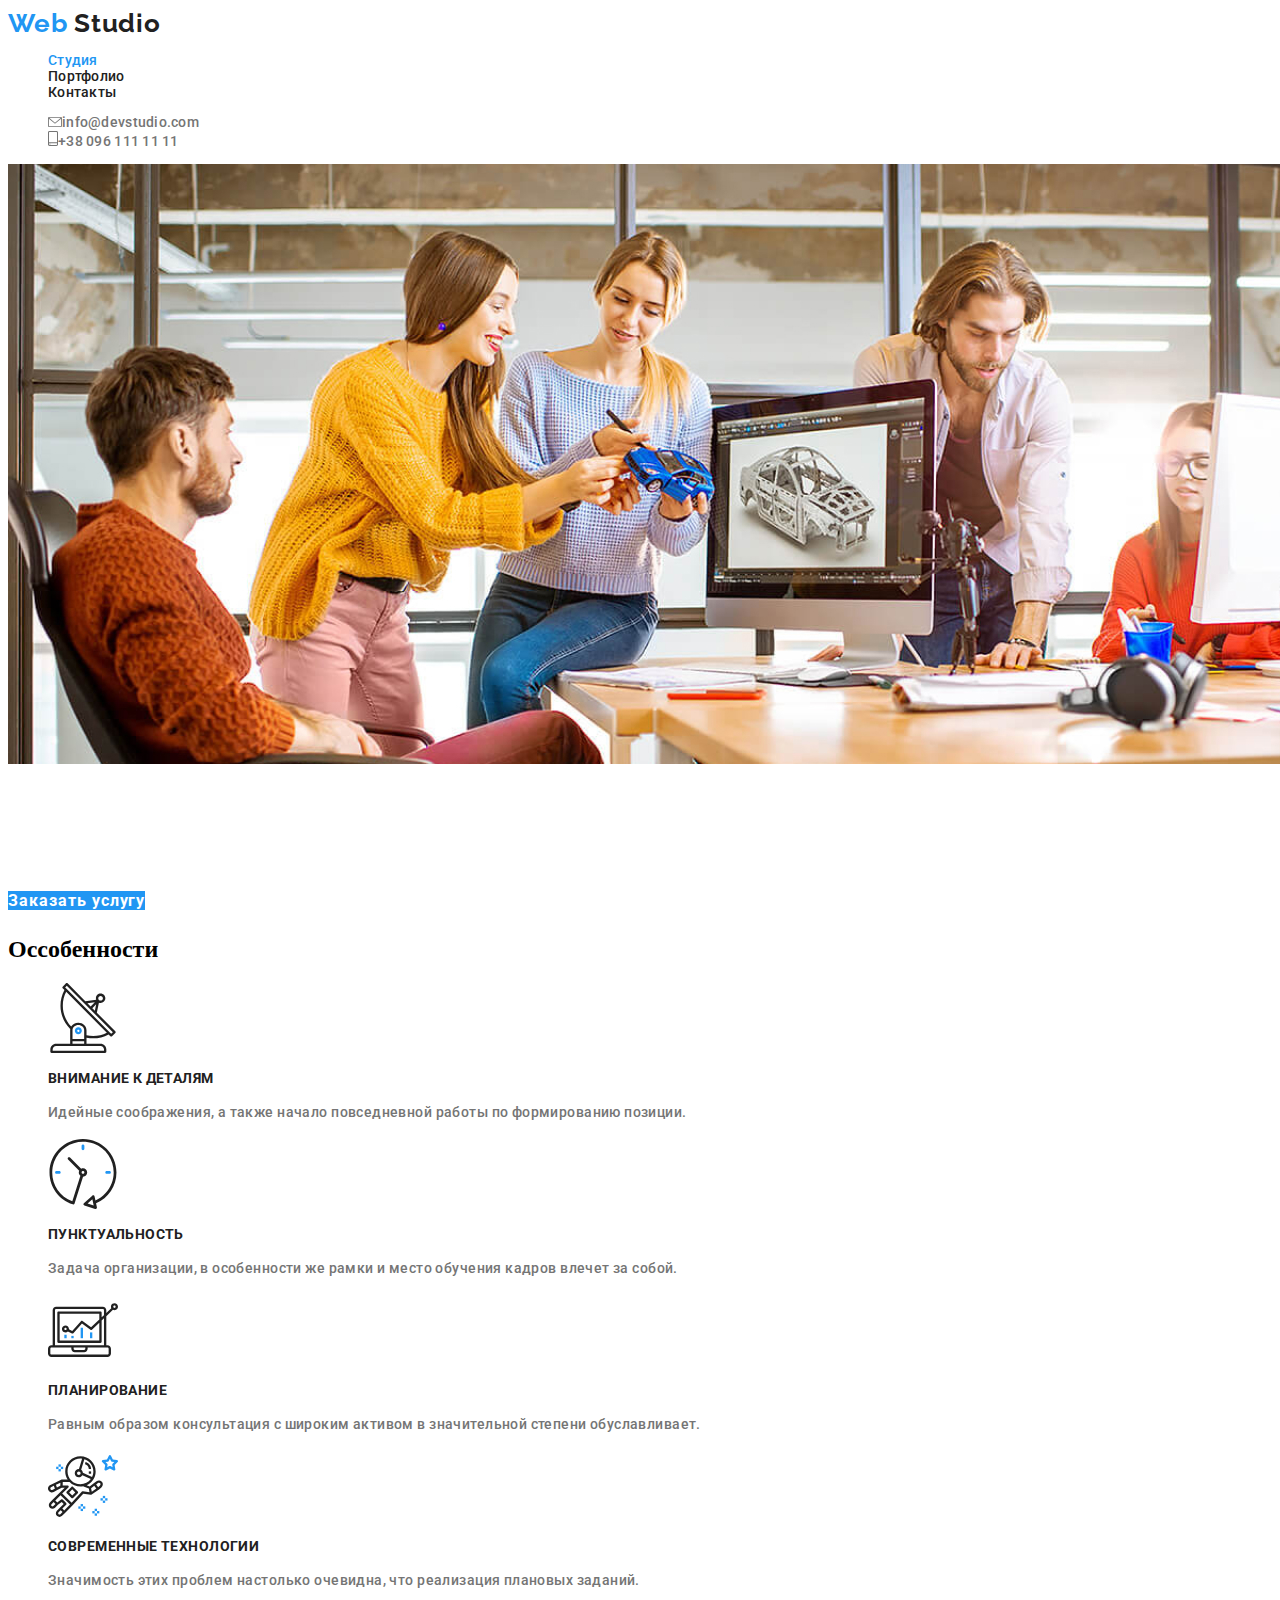
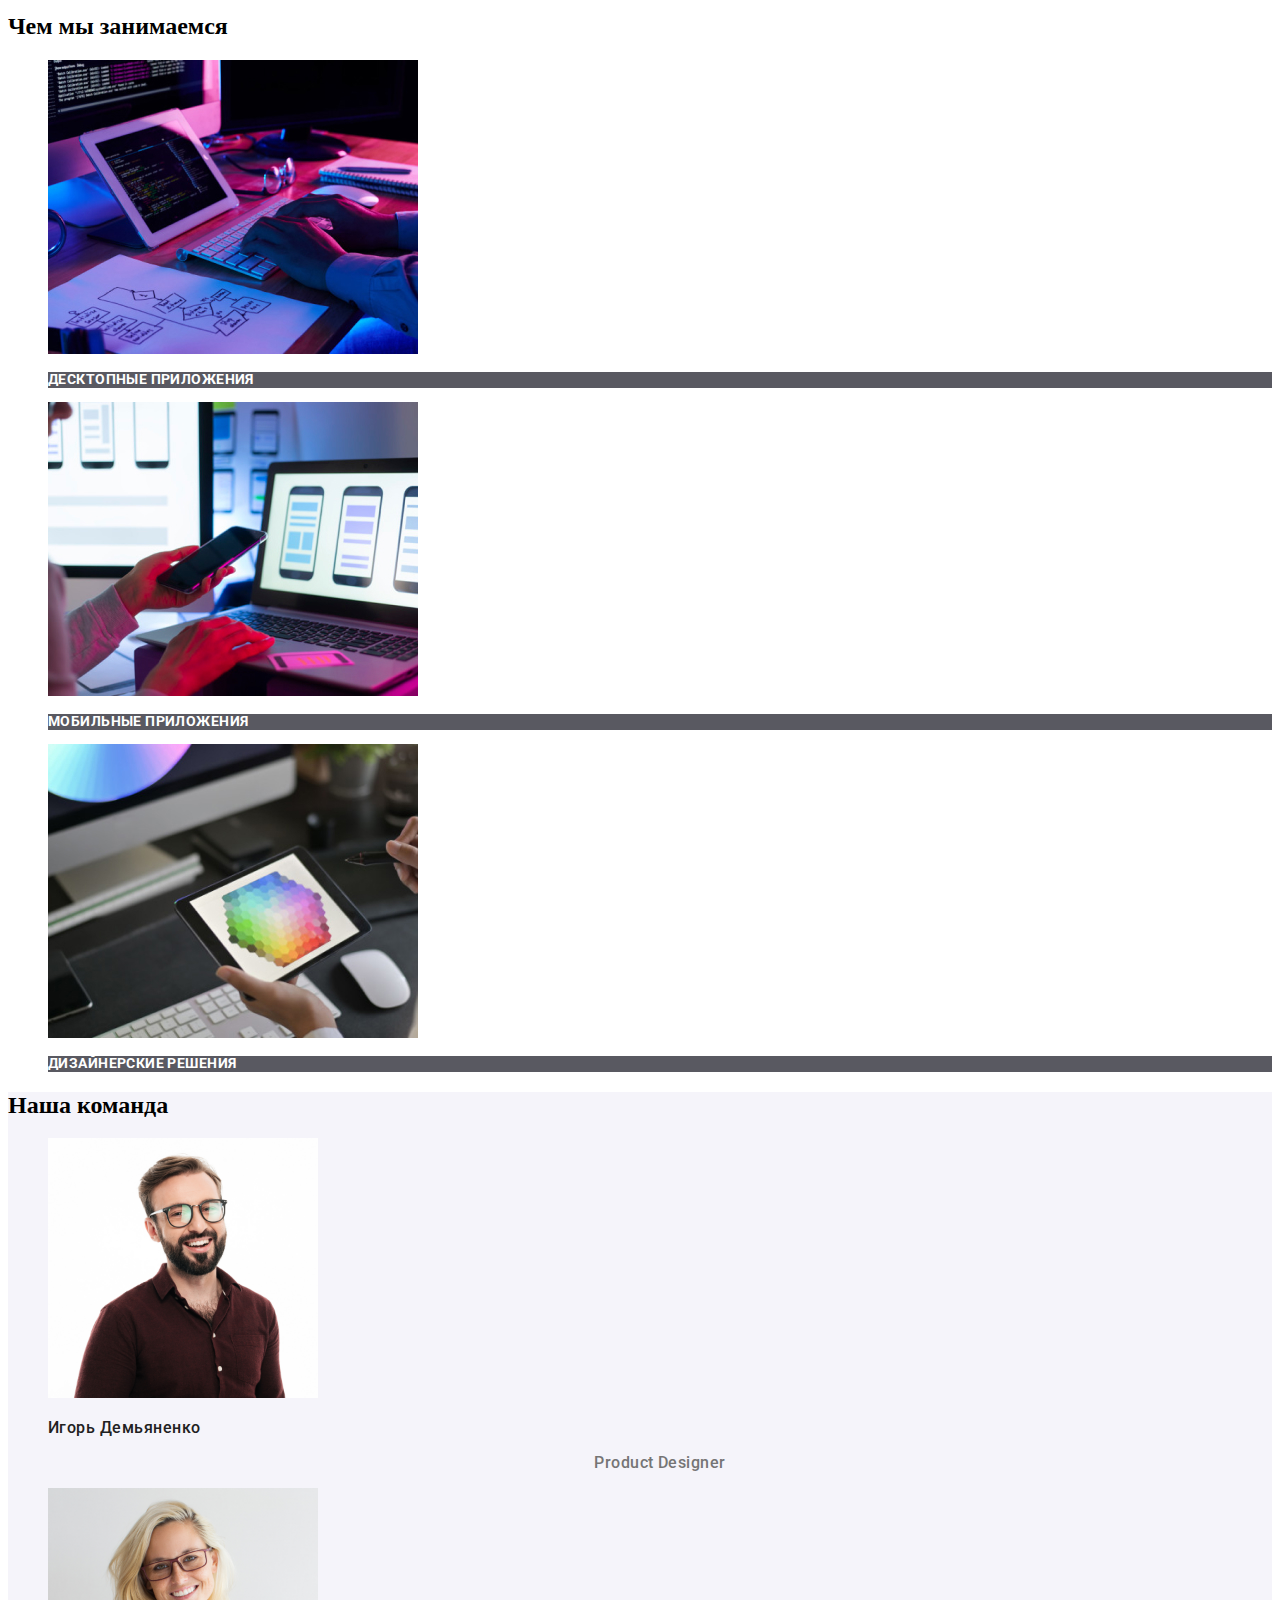
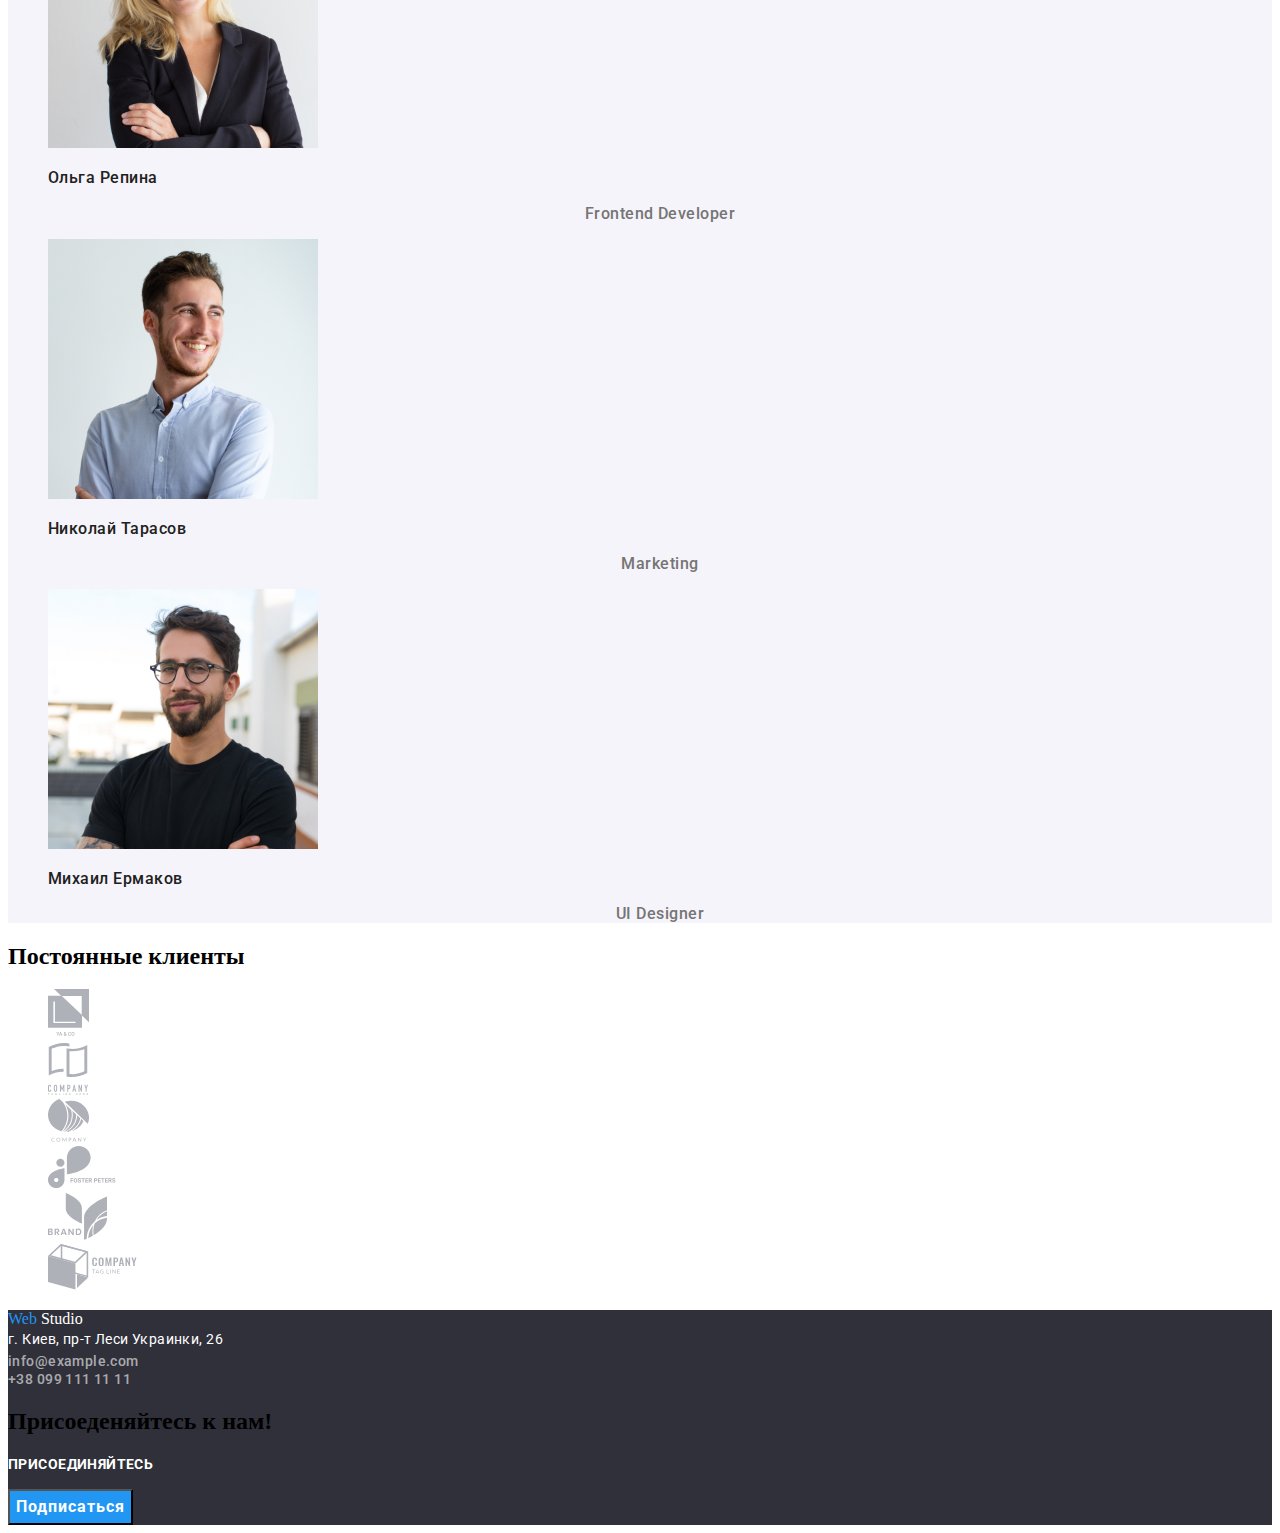
==== index.html @ 29509023 "Revert "добавил # в сылки"" ====
<!DOCTYPE html>
<html lang="ru">

<head>
    <meta charset="UTF-8" />
    <meta name="viewport" content="width=device-width, initial-scale=1.0" />
    <title>Моя первая др</title>
    <link rel="stylesheet" href="./css/styles.css">
    <link href="https://fonts.googleapis.com/css2?family=Raleway:wght@700&family=Roboto:wght@500;700;900&display=swap"
        rel="stylesheet">
</head>

<body>
    <header>
        <nav>
            <a href="./index.html" class="logo link">
                <span class="color" lang="en">Web</span> Studio
            </a>
            <ul class="site-nav">
                <li><a href="./index.html" class="link current">Студия</a></li>
                <li><a href="./portfolio.html" class="link">Портфолио</a></li>
                <li><a href="#address" class="link">Контакты</a></li>
            </ul>
        </nav>

        <ul class="contacts">
            <li>
                <a href="" class="contacts-imail link">
                    <img src="./images/imail.svg"
                        alt="значек имэйла">info@devstudio.com</a>
            </li>
            <li>
                <a href="tel:+380961111111" class="contacts-phone link">
                    <img src="./images/phone.svg" alt="значек телефона">+38 096 111
                    11
                    11</a>
            </li>
        </ul>
    </header>


    <main>
        <section class="hero">
            <img src="./images/baner.jpg" alt="люди за столом" width="1600" height="600">
            <h1 class="hero-title">Эффективные решения для вашего бизнеса</h1>
            <a href="" class="button link">Заказать услугу</a>
        </section>


        <section class="section">
            <h2>Оссобенности</h2>
            <ul>
                <li>
                    <img src="./images/antenna.svg" alt="Спутниковая антена">
                    <h3 class="section-title">Внимание к деталям</h3>
                    <p class="section-text">Идейные соображения, а также начало повседневной работы по формированию
                        позиции.</p>
                </li>
                <li>
                    <img src="./images/clock.svg" alt="часы">
                    <h3 class="section-title">Пунктуальность</h3>
                    <p class="section-text">Задача организации, в особенности же рамки и место обучения кадров
                        влечет за собой.
                    </p>
                </li>
                <li>
                    <img src="./images/diagram.svg" alt="Компьютер с диаграмой">
                    <h3 class="section-title">Планирование</h3>
                    <p class="section-text">Равным образом консультация с широким активом в значительной степени
                        обуславливает.
                    </p>
                </li>
                <li>
                    <img src="./images/gagarin.svg" alt="Астронафт">
                    <h3 class="section-title">Современные технологии</h3>
                    <p class="section-text">Значимость этих проблем настолько очевидна, что реализация плановых
                        заданий.</p>
                </li>
            </ul>
        </section>


        <section class="work">
            <h2 class="work-title">Чем мы занимаемся</h2>
            <ul>
                <li><a href="" class="link">
                        <img src="./images/comp.jpg" alt="ноутбук" width="370" height="294">
                        <p class="work-text">Десктопные приложения</p>
                    </a>
                </li>
                <li><a href="" class="link">
                        <img src="./images/Phone2.jpg" alt="телефон" width="370" height="294">
                        <p class="work-text">Мобильные приложения</p>
                    </a>
                </li>
                <li>
                    <a href="" class="link">
                        <img src="./images/monitor.jpg" alt="монитор" width="370" height="294">
                        <p class="work-text">Дизайнерские решения</p>
                    </a>
                </li>
            </ul>
        </section>


        <section class="team">
            <h2 class="team-titel">Наша команда</h2>
            <ul>
                <li>
                    <img src="./images/nikolay-kucherenko.jpg" alt="Игорь Демьяненко" width="270" height="260">
                    <p class="team-name">Игорь Демьяненко</p>
                    <p class="team-position">Product Designer</p>
                    <ul>
                        <li><a href="" aria-label="сылка на instagram"></a></li>
                        <li><a href="" aria-label="сылка на twitter"></a></li>
                        <li><a href="" aria-label="сылка на facebook"></a></li>
                        <li><a href="" aria-label="сылка на linkedin"></a></li>
                    </ul>
                </li>
                <li>
                    <img src="./images/olga-ivanova.jpg" alt="Ольга Репина" width="270" height="260">
                    <p class="team-name">Ольга Репина</p>
                    <p class="team-position">Frontend Developer</p>
                    <ul>
                        <li><a href="" aria-label="сылка на instagram"></a></li>
                        <li><a href="" aria-label="сылка на twitter"></a></li>
                        <li><a href="" aria-label="сылка на facebook"></a></li>
                        <li><a href="" aria-label="сылка на linkedin"></a></li>
                    </ul>
                </li>
                <li>
                    <img src="./images/andrey-shevchenko.jpg" alt="Николай Тарасов" width="270" height="260">
                    <p class="team-name">Николай Тарасов</p>
                    <p class="team-position" lang="en">Marketing</p>
                    <ul>
                        <li><a href="" aria-label="сылка на instagram"></a></li>
                        <li><a href="" aria-label="сылка на twitter"></a></li>
                        <li><a href="" aria-label="сылка на facebook"></a></li>
                        <li><a href="" aria-label="сылка на linkedin"></a></li>
                    </ul>
                </li>
                <li>
                    <img src="./images/ivan-nikolaevich.jpg" alt="Михаил Ермаков" width="270" height="260">
                    <p class="team-name">Михаил Ермаков</p>
                    <p class="team-position" lang="en">UI Designer</p>
                    <ul>
                        <li><a href="" aria-label="сылка на instagram"></a></li>
                        <li><a href="" aria-label="сылка на twitter"></a></li>
                        <li><a href="" aria-label="сылка на facebook"></a></li>
                        <li><a href="" aria-label="сылка на linkedin"></a></li>
                    </ul>
                </li>
            </ul>
        </section>


        <section>
            <h2 class="clients">Постоянные клиенты</h2>
            <ul>
                <li><a href=""><img src="./images/logo-1.svg" alt="сылка на логотип клиента 1"></a></li>
                <li><a href=""><img src="./images/logo-2.svg" alt="сылка на логотип клиента 2"></a></li>
                <li><a href=""><img src="./images/logo-3.svg" alt="сылка на логотип клиента 3"></a></li>
                <li><a href=""><img src="./images/logo-4.svg" alt="сылка на логотип клиента 4"></a></li>
                <li><a href=""><img src="./images/logo-5.svg" alt="сылка на логотип клиента 5"></a></li>
                <li><a href=""><img src="./images/logo-6.svg" alt="сылка на логотип клиента 6"></a></li>
            </ul>
        </section>
    </main>


    <footer>
        <div>
            <a href="./index.html" class="link logo-footer">
                <span class="color" lang="en">Web</span> Studio
            </a>
            <address id="address">
                <a href="https://goo.gl/maps/UruoTMuBv4FQU7uC8" target="_blank" class="adress-text link">г. Киев, пр-т Леси Украинки, 26</a><br>
                <a href="" class="adress-imail link">info@example.com</a><br>
                <a href="tel:+380961111111" class="adress-phone link">+38 099 111 11 11</a>
            </address>
        </div>
        <section class="connection">
            <h2>Присоеденяйтесь к нам!</h2>
            <b class="connection-title">присоединяйтесь</b>
            <ul>
                <li><a href="" aria-label="сылка на instagram"></a></li>
                <li><a href="" aria-label="сылка на twitter"></a></li>
                <li><a href="" aria-label="сылка на facebook"></a></li>
                <li><a href="" aria-label="сылка на linkedin"></a></li>
            </ul>
        </section>

        <div>
            <!--дз Пока не трогать!-->
            <button type="button" class="button">Подписаться</button>
        </div>
    </footer>
</body>

</html>
---- css/styles.css ----
:root {
  --heading-text-color: #212121;
  --active-text-color: #2196f3;
  --title-text-color: #757575;
  --interactive-text-color: #ffffff;
}

.link {
  text-decoration: none;
  color: var(--heading-text-color);
}

ul {
  list-style: none;
}

/* HEADER */

/*  logo */

.logo {
  font-family: Raleway;
  font-style: normal;
  font-weight: 700;
  font-size: 26px;
  line-height: 1.19;
  letter-spacing: 0.03em;
  color: var(--heading-text-color);
}

.color {
  color: var(--active-text-color);
}

/* Навигация */

.site-nav {
  font-family: Roboto;
  font-weight: 500;
  font-size: 14px;
  line-height: 1.14;
  letter-spacing: 0.02em;
}

.site-nav .link:hover,
.site-nav .link:focus {
  color: var(--active-text-color);
}

.site-nav .link.current {
  color: var(--active-text-color);
}

/* контакты */
.contacts {
  font-family: Roboto;
  font-style: normal;
  font-weight: 500;
  font-size: 14px;
  line-height: 1.14;
  letter-spacing: 0.02em;
}

.contacts-imail,
.contacts-phone {
  color: var(--title-text-color);
}
.contacts .contacts-imail:hover,
.contacts .contacts-imail:focus,
.contacts .contacts-phone:hover,
.contacts .contacts-phone:focus {
  color: var(--active-text-color);
}

/* main */

/* Baner */

.hero-title {
  font-family: Roboto;
  font-style: normal;
  font-weight: 900;
  font-size: 44px;
  line-height: 1.36;
  letter-spacing: 0.06em;
  text-transform: uppercase;
  color: var(--interactive-text-color);
}

/* button */

.button {
  font-family: Roboto;
  font-style: normal;
  font-weight: 700;
  font-size: 16px;
  line-height: 1.88;
  letter-spacing: 0.06em;
  color: var(--interactive-text-color);
  background-color: var(--active-text-color);
}

.radio-button {
  font-family: Roboto;
  font-style: normal;
  font-weight: 500;
  font-size: 16px;
  line-height: 1.62;
  text-align: center;
  letter-spacing: 0.03em;
  text-transform: capitalize;
  color: var(--heading-text-color);
  background: var(--interactive-text-color);
}
.radio-button:hover,
.radio-button:focus {
  color: var(--interactive-text-color);
  background: var(--active-text-color);
}

/* оссобенности */

.section-title {
  font-family: Roboto;
  font-style: normal;
  font-weight: 700;
  font-size: 14px;
  line-height: 1.14;
  letter-spacing: 0.03em;
  text-transform: uppercase;
  color: var(--heading-text-color);
}

.section-text {
  font-family: Roboto;
  font-style: normal;
  font-weight: 500;
  font-size: 14px;
  line-height: 1.71;
  letter-spacing: 0.03em;
  color: var(--title-text-color);
}

/* чем мы занимаемся */

.work-totel {
  font-family: Roboto;
  font-style: normal;
  font-weight: 700;
  font-size: 36px;
  line-height: 1.17;
  letter-spacing: 0.03em;
  color: var(--heading-text-color);
}

.work-text {
  font-family: Roboto;
  font-style: normal;
  font-weight: 700;
  font-size: 14px;
  line-height: 1.14;
  letter-spacing: 0.03em;
  text-transform: uppercase;
  color: var(--interactive-text-color);
  background: rgba(47, 48, 58, 0.8); /* что бы видно было текст */
}

/* НАША КОМАНДА */

.team {
  background: #f5f4fa;
}

.team-title {
  font-family: Roboto;
  font-style: normal;
  font-weight: 700;
  font-size: 36px;
  line-height: 1.17;
  letter-spacing: 0.03em;
  color: var(--heading-text-color);
}

.team-name {
  font-family: Roboto;
  font-style: normal;
  font-weight: 500;
  font-size: 16px;
  line-height: 1.19;
  letter-spacing: 0.03em;
  color: var(--heading-text-color);
}

.team-position {
  font-family: Roboto;
  font-style: normal;
  font-weight: 500;
  font-size: 16px;
  line-height: 1.19;
  text-align: center;
  letter-spacing: 0.03em;
  color: var(--title-text-color);
}

/* footer */

footer {
  background: #2f303a;
}

.logo-footer {
  color: var(--interactive-text-color);
}

.adress-text {
  font-family: Roboto;
  font-style: normal;
  font-weight: normal;
  font-size: 14px;
  line-height: 1.71;
  letter-spacing: 0.03em;
  color: var(--interactive-text-color);
}

.adress-imail {
  font-family: Roboto;
  font-style: normal;
  font-weight: 500;
  font-size: 14px;
  line-height: 1.17;
  letter-spacing: 0.03em;
  color: rgba(255, 255, 255, 0.6);
}

.adress-phone {
  font-family: Roboto;
  font-style: normal;
  font-weight: 500;
  font-size: 14px;
  line-height: 1.17;
  letter-spacing: 0.03em;
  color: rgba(255, 255, 255, 0.6);
}

.connection-title {
  font-family: Roboto;
  font-style: normal;
  font-weight: 700;
  font-size: 14px;
  line-height: 1.14;
  letter-spacing: 0.03em;
  text-transform: uppercase;
  color: var(--interactive-text-color);
}

/* портфолио */
/* main */

.exaple-titel {
  font-family: Roboto;
  font-style: normal;
  font-weight: 700;
  font-size: 18px;
  line-height: 2;
  letter-spacing: 0.06em;
  color: var(--heading-text-color);
}

.example-text {
  font-family: Roboto;
  font-style: normal;
  font-weight: normal;
  font-size: 16px;
  line-height: 1.88;
  letter-spacing: 0.03em;
  color: var(--title-text-color);
}

.example-active {
  font-family: Roboto;
  font-style: normal;
  font-weight: 500;
  font-size: 18px;
  line-height: 1.56;
  letter-spacing: 0.03em;
  color: var(--interactive-text-color);
  background: var(--active-text-color); /* на время*/
}
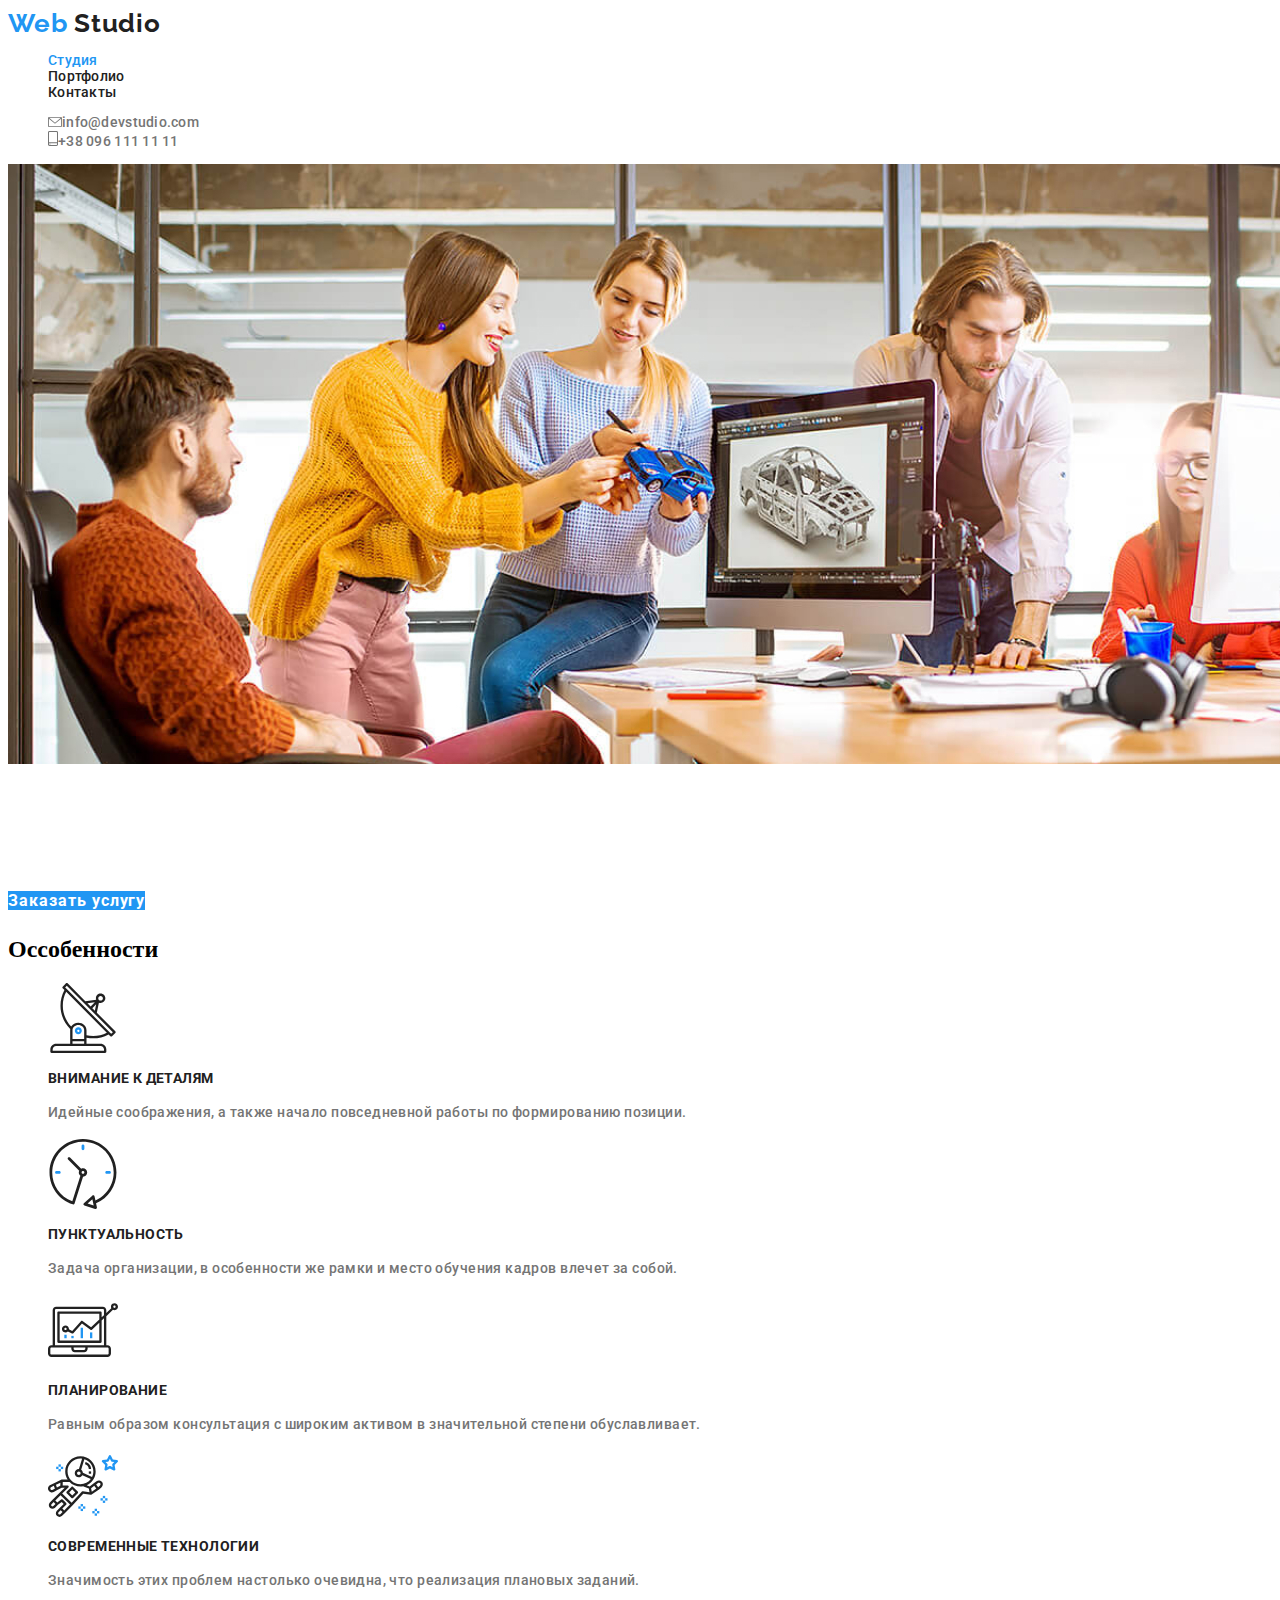
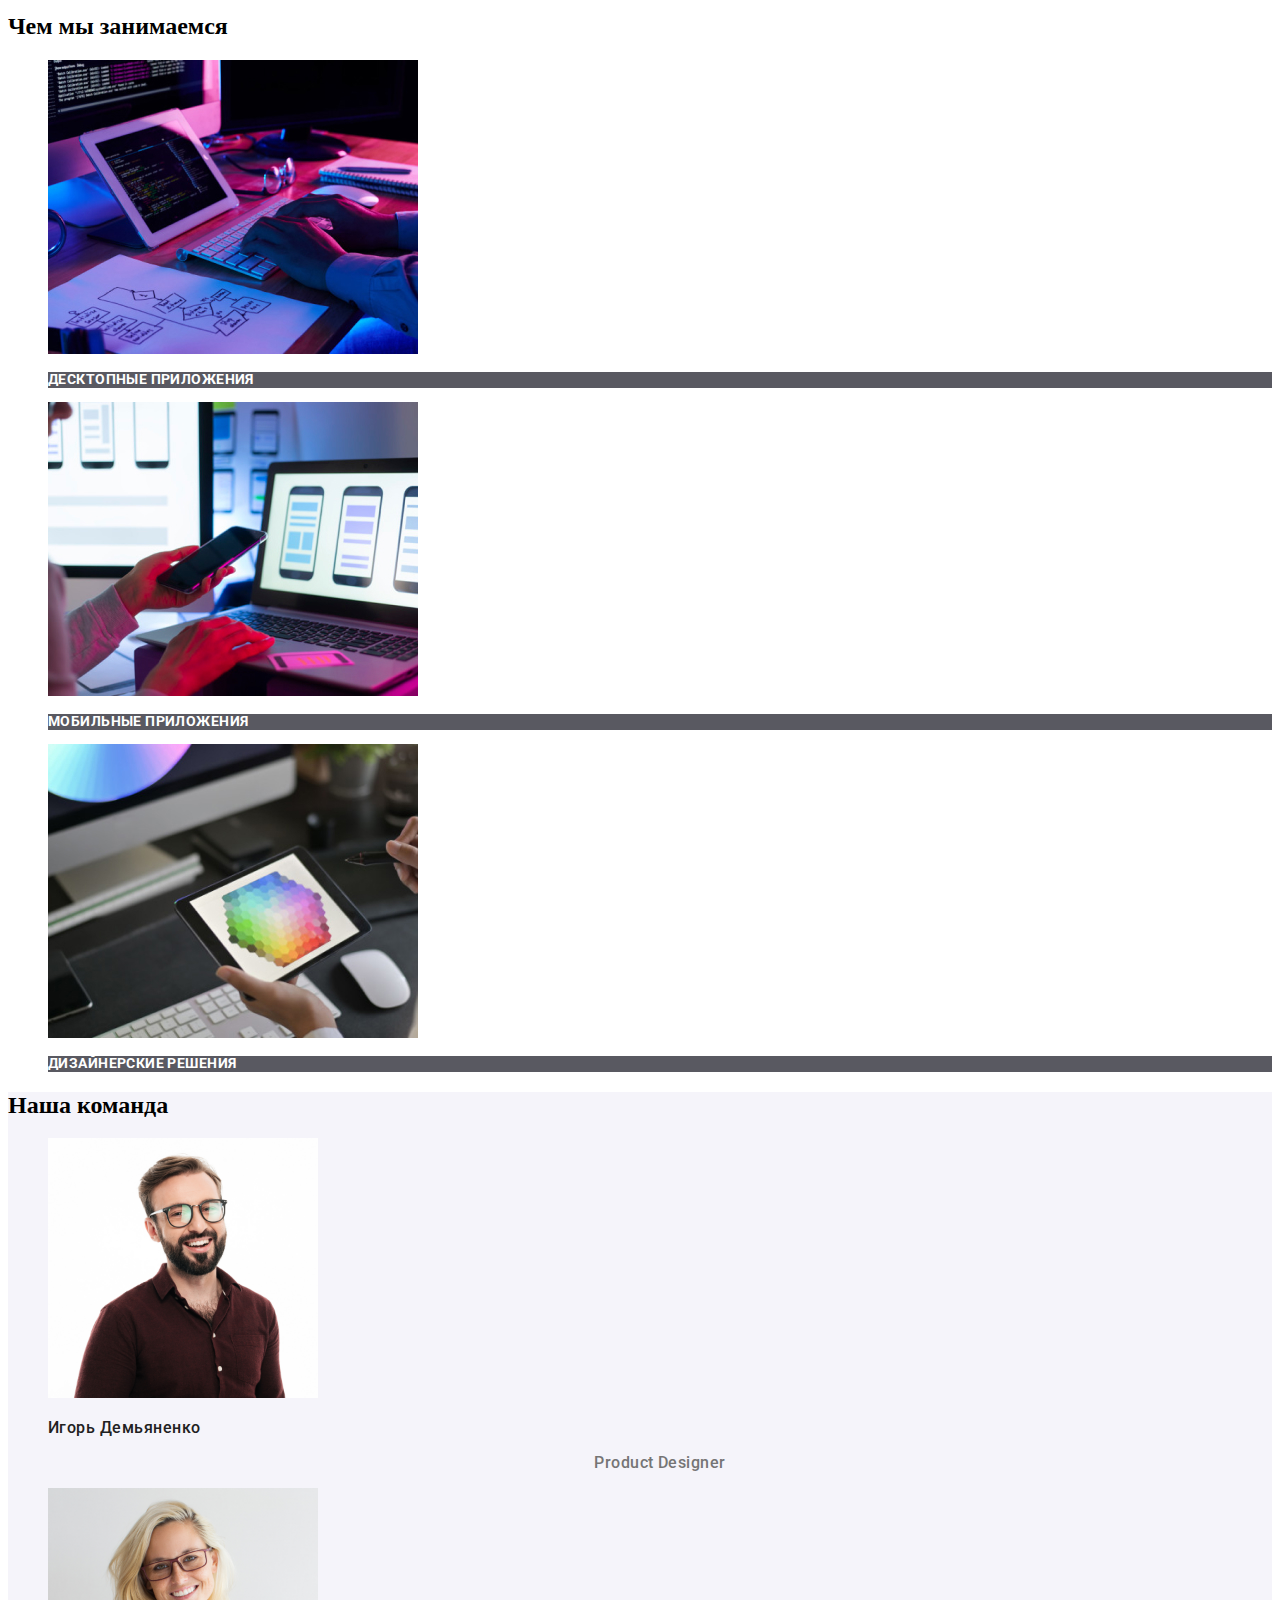
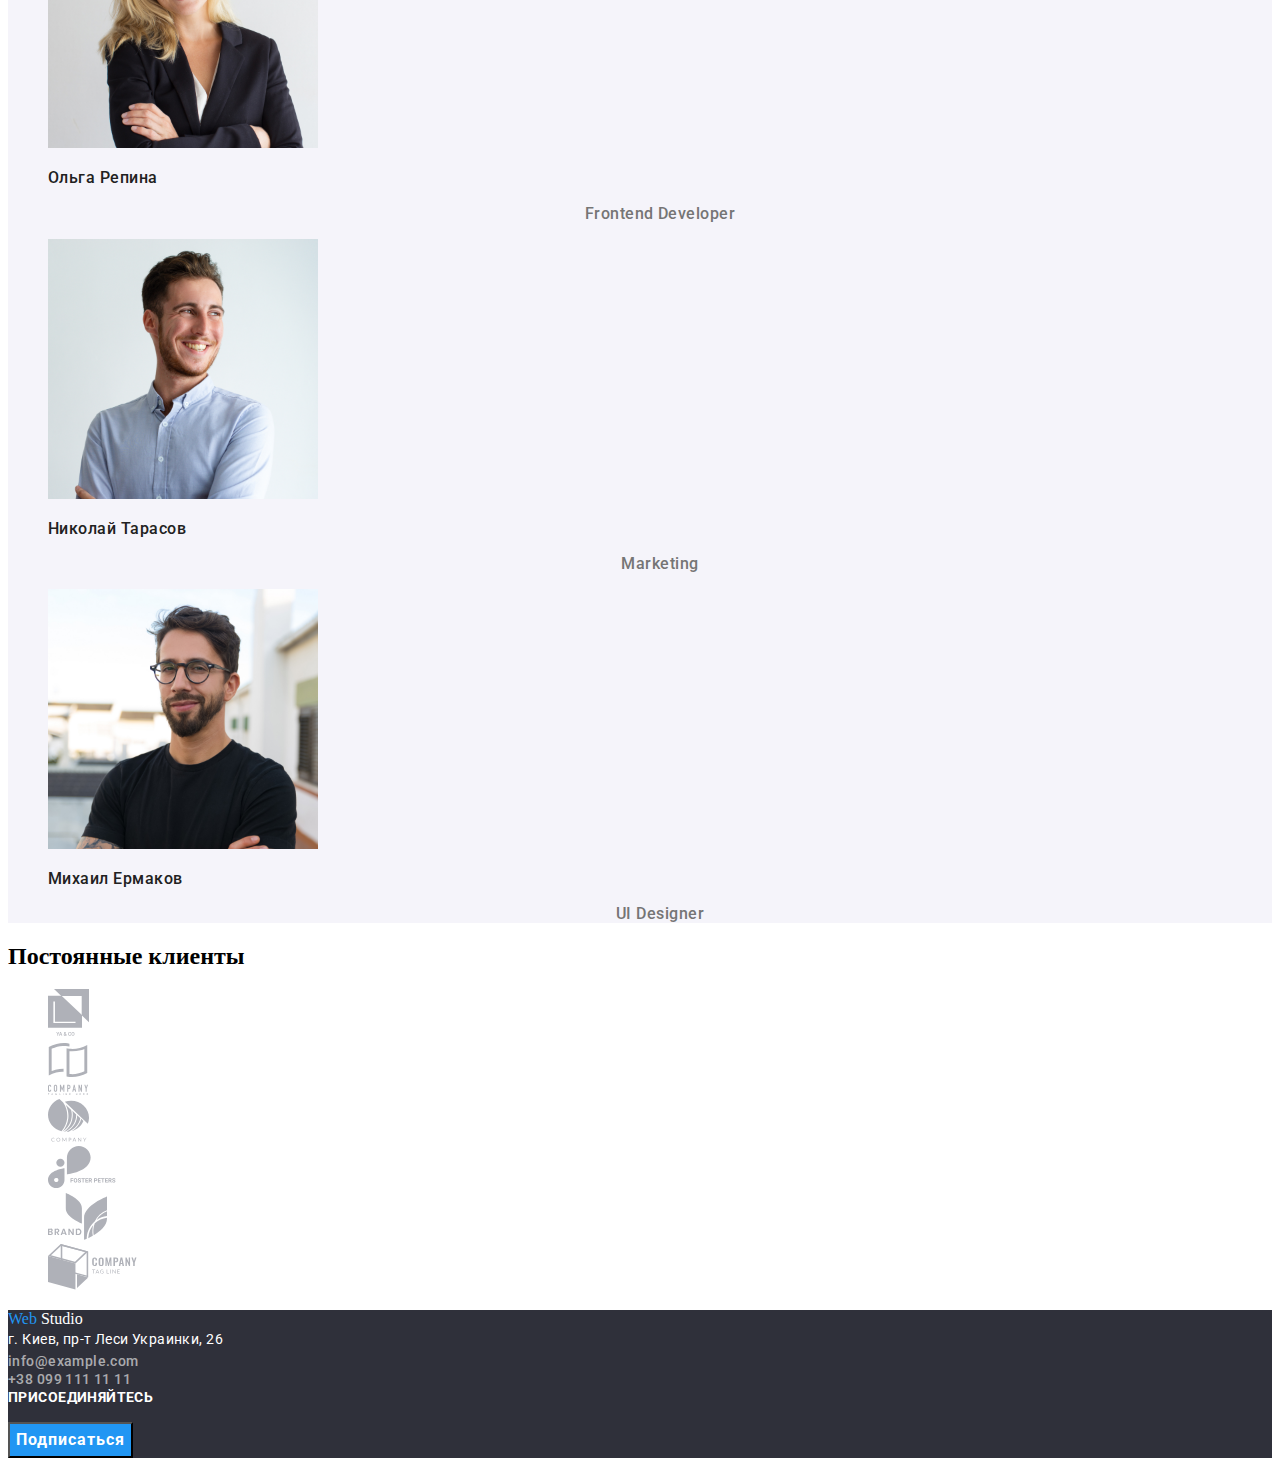
==== commit 218c21c5: "Revert "пофиксил логотип"" ====
--- a/index.html
+++ b/index.html
@@ -14,7 +14,7 @@
     <header>
         <nav>
             <a href="./index.html" class="logo link">
-                <span class="color" lang="en">Web</span> Studio
+                <span class="color">Web</span> Studio
             </a>
             <ul class="site-nav">
                 <li><a href="./index.html" class="link current">Студия</a></li>
@@ -131,7 +131,7 @@
                 <li>
                     <img src="./images/andrey-shevchenko.jpg" alt="Николай Тарасов" width="270" height="260">
                     <p class="team-name">Николай Тарасов</p>
-                    <p class="team-position" lang="en">Marketing</p>
+                    <p class="team-position">Marketing</p>
                     <ul>
                         <li><a href="" aria-label="сылка на instagram"></a></li>
                         <li><a href="" aria-label="сылка на twitter"></a></li>
@@ -142,7 +142,7 @@
                 <li>
                     <img src="./images/ivan-nikolaevich.jpg" alt="Михаил Ермаков" width="270" height="260">
                     <p class="team-name">Михаил Ермаков</p>
-                    <p class="team-position" lang="en">UI Designer</p>
+                    <p class="team-position">UI Designer</p>
                     <ul>
                         <li><a href="" aria-label="сылка на instagram"></a></li>
                         <li><a href="" aria-label="сылка на twitter"></a></li>
@@ -171,7 +171,7 @@
     <footer>
         <div>
             <a href="./index.html" class="link logo-footer">
-                <span class="color" lang="en">Web</span> Studio
+                <span class="color">Web</span> Studio
             </a>
             <address id="address">
                 <a href="https://goo.gl/maps/UruoTMuBv4FQU7uC8" target="_blank" class="adress-text link">г. Киев, пр-т Леси Украинки, 26</a><br>
@@ -180,7 +180,6 @@
             </address>
         </div>
         <section class="connection">
-            <h2>Присоеденяйтесь к нам!</h2>
             <b class="connection-title">присоединяйтесь</b>
             <ul>
                 <li><a href="" aria-label="сылка на instagram"></a></li>
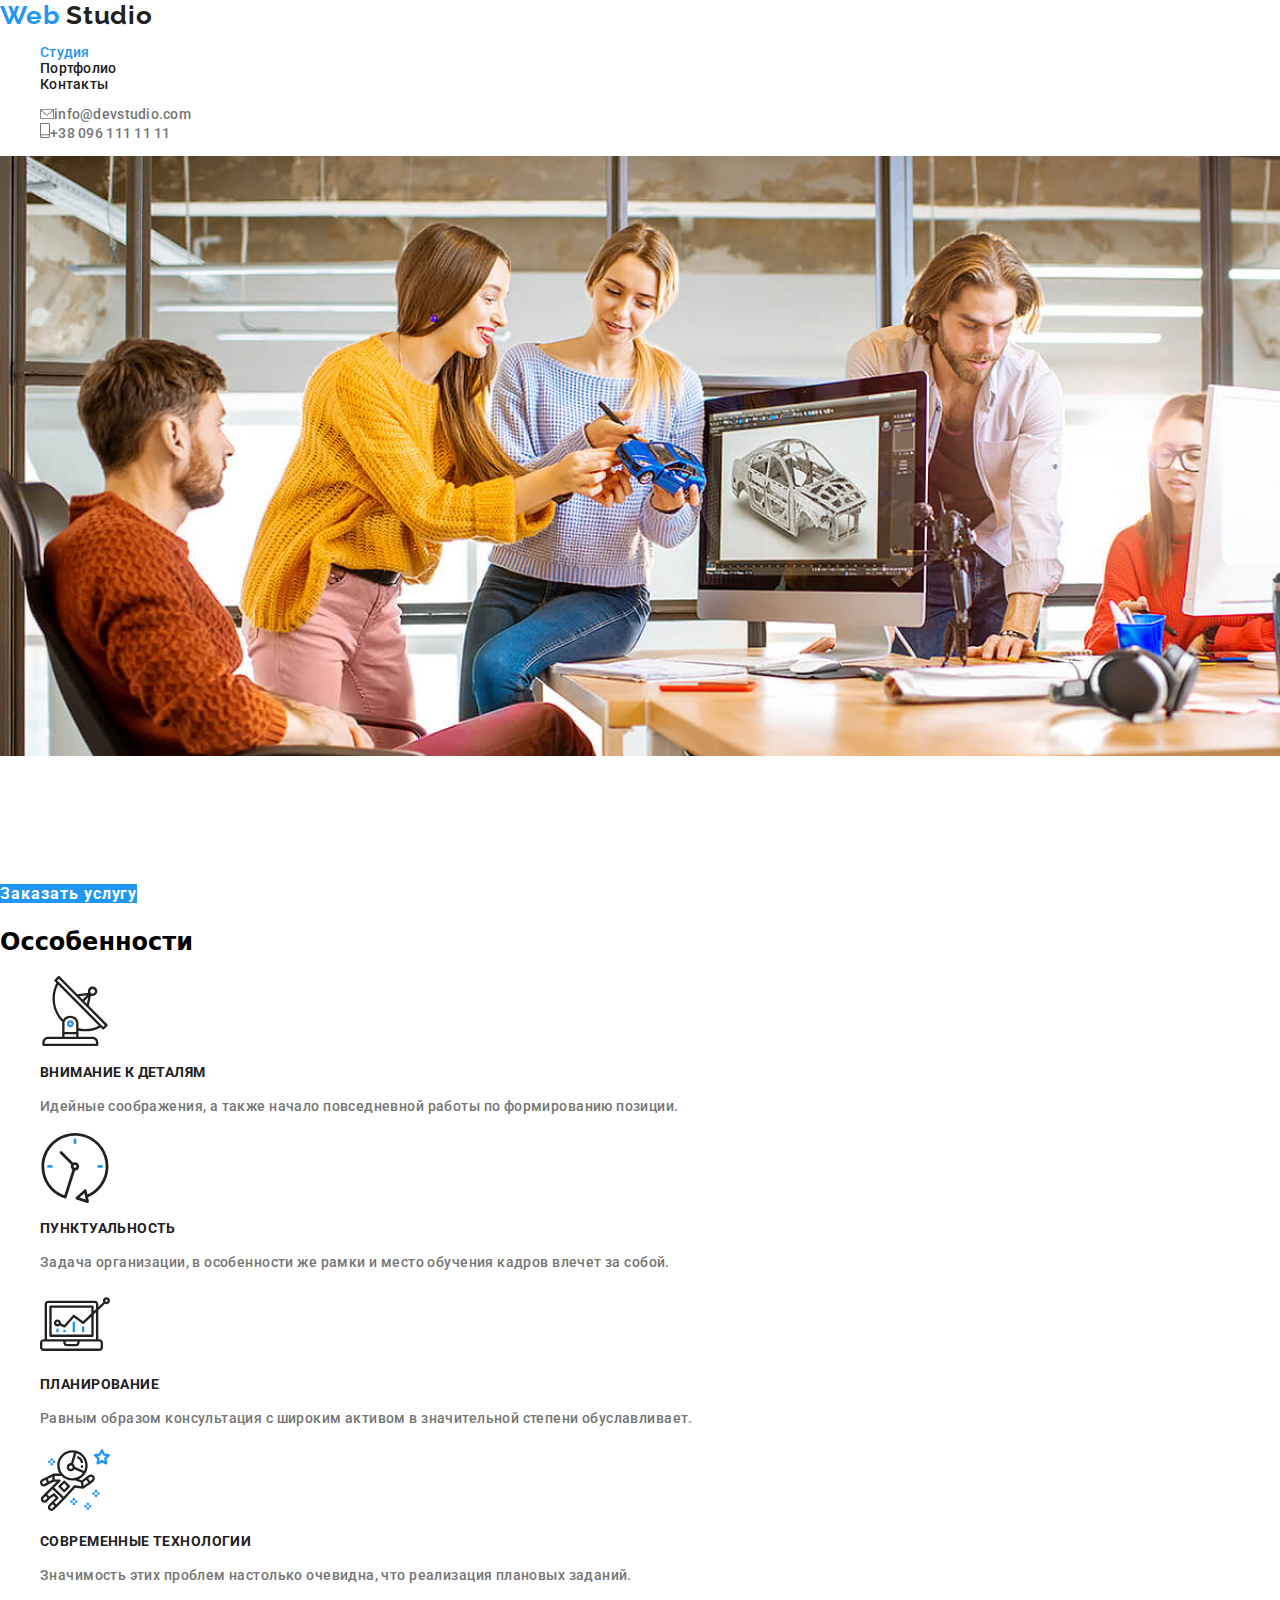
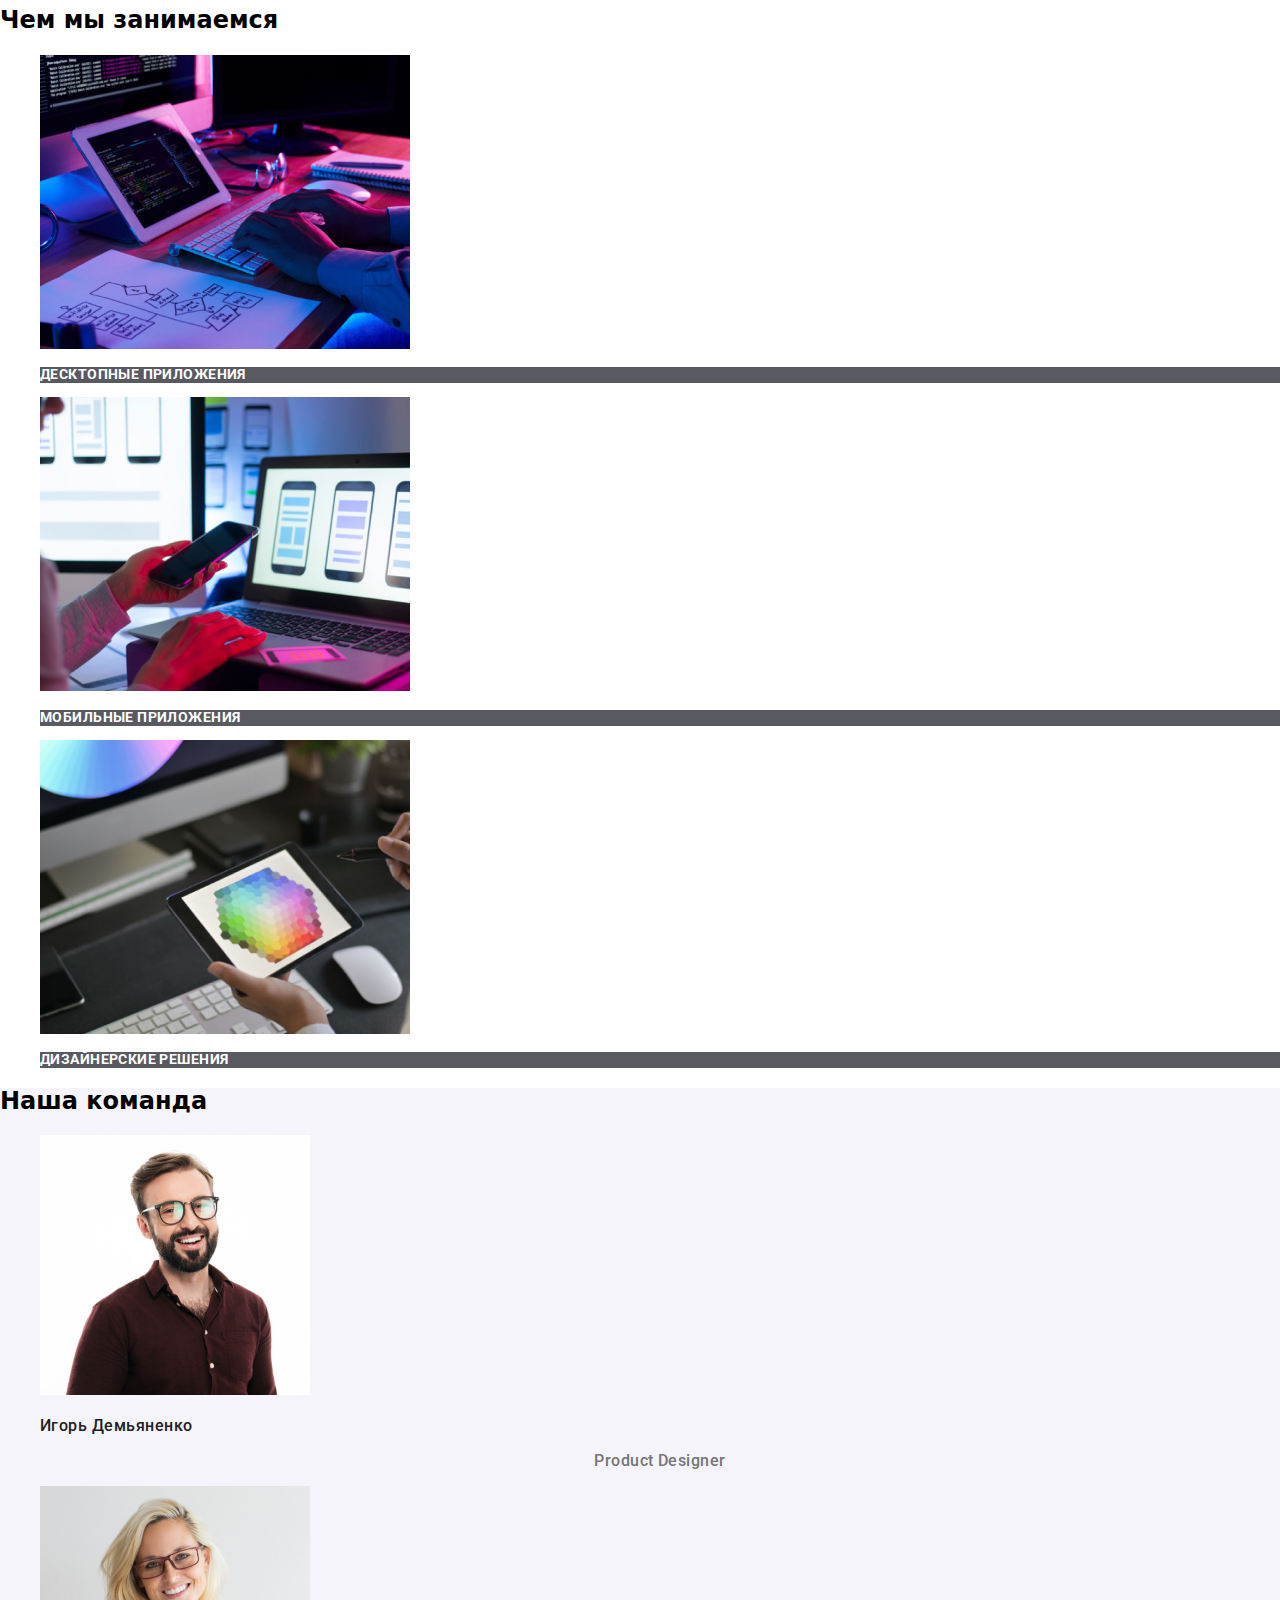
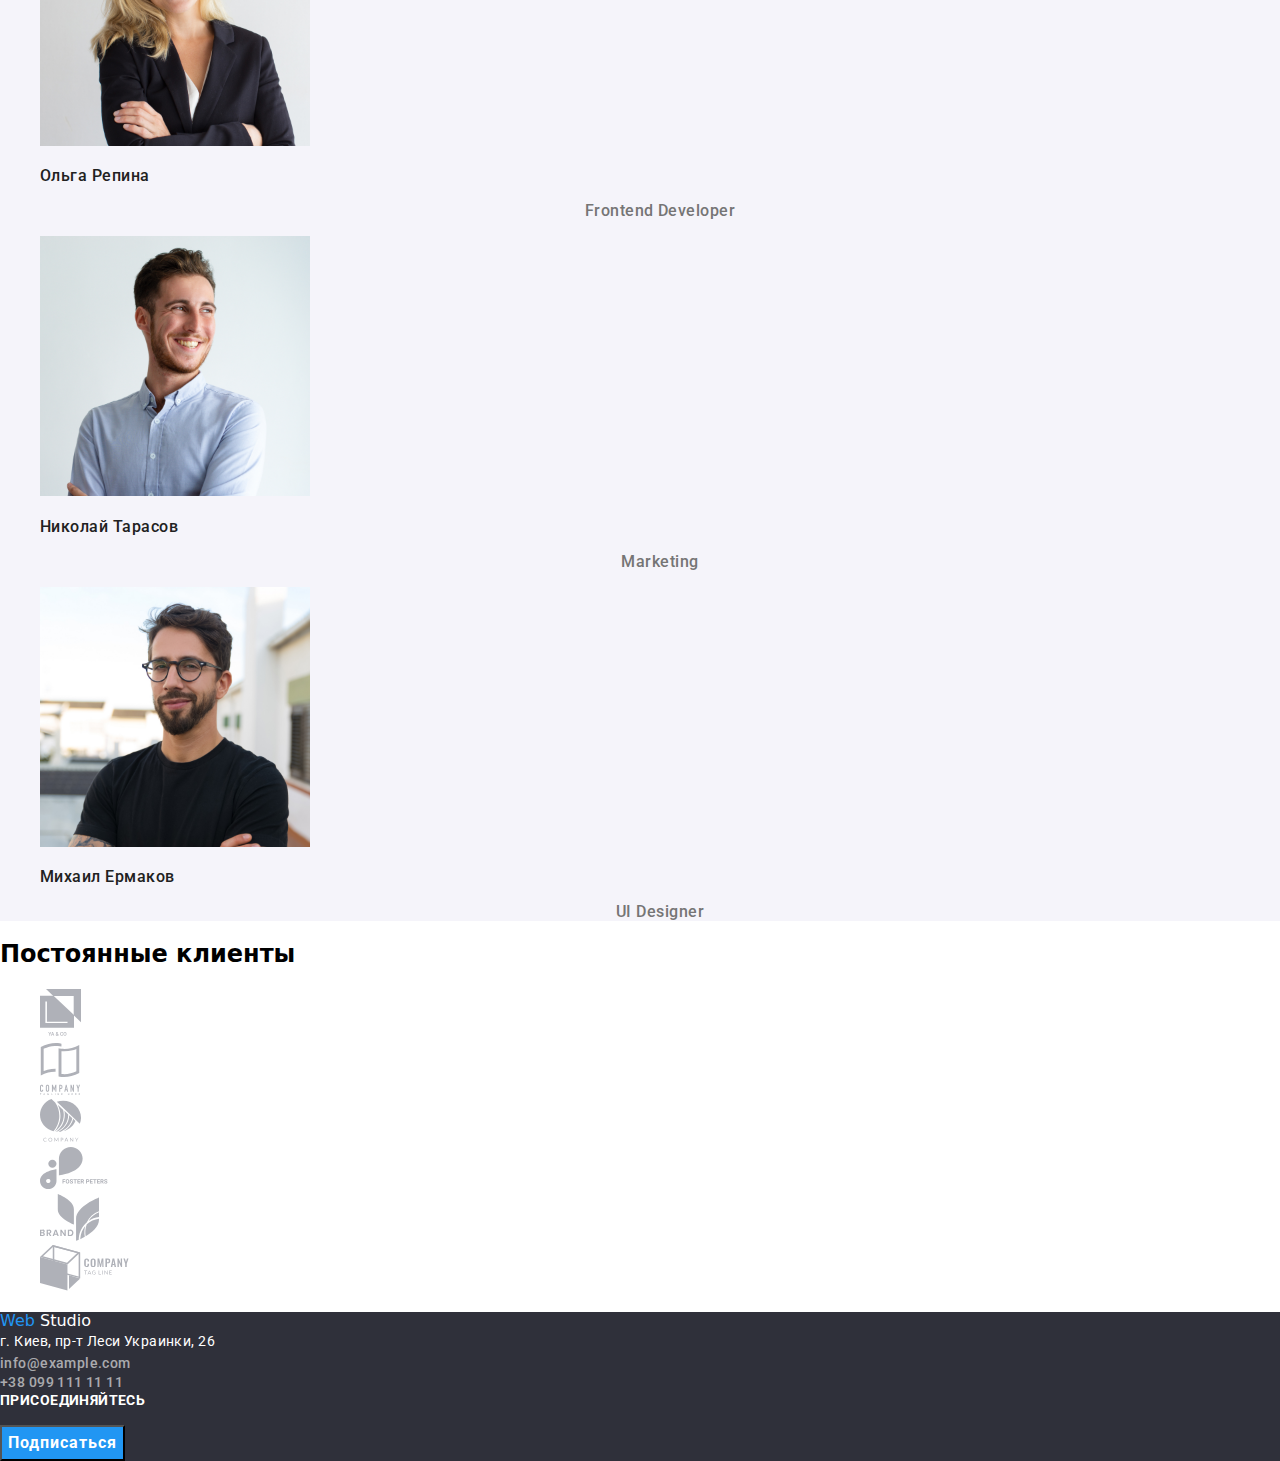
==== commit 9a26affc: "Merge branch 'master' of https://github.com/n1ke23/goit-markup-hw-03" ====
--- a/index.html
+++ b/index.html
@@ -4,16 +4,20 @@
 <head>
     <meta charset="UTF-8" />
     <meta name="viewport" content="width=device-width, initial-scale=1.0" />
-    <title>Моя первая др</title>
+    <title>Студия</title>
+    <link rel="stylesheet"
+        href="https://cdnjs.cloudflare.com/ajax/libs/modern-normalize/0.7.0/modern-normalize.min.css" />
+    <!-- нормализатор стилей -->
+    <link href="https://fonts.googleapis.com/css2?family=Raleway:wght@700&family=Roboto:wght@500;700;900&display=swap"
+        rel="stylesheet"><!-- подключаем шрифт -->
     <link rel="stylesheet" href="./css/styles.css">
-    <link href="https://fonts.googleapis.com/css2?family=Raleway:wght@700&family=Roboto:wght@500;700;900&display=swap"
-        rel="stylesheet">
+    <link rel="stylesheet" href="./css/box.css">
 </head>
 
 <body>
     <header>
         <nav>
-            <a href="./index.html" class="logo link">
+            <a href="./index.html" class="logo link" aria-label="логотип" lang="en">
                 <span class="color">Web</span> Studio
             </a>
             <ul class="site-nav">
@@ -25,9 +29,8 @@
 
         <ul class="contacts">
             <li>
-                <a href="" class="contacts-imail link">
-                    <img src="./images/imail.svg"
-                        alt="значек имэйла">info@devstudio.com</a>
+                <a href="#" class="contacts-imail link">
+                    <img src="./images/imail.svg" alt="значек имэйла">info@devstudio.com</a>
             </li>
             <li>
                 <a href="tel:+380961111111" class="contacts-phone link">
@@ -43,7 +46,7 @@
         <section class="hero">
             <img src="./images/baner.jpg" alt="люди за столом" width="1600" height="600">
             <h1 class="hero-title">Эффективные решения для вашего бизнеса</h1>
-            <a href="" class="button link">Заказать услугу</a>
+            <a href="#" class="button link">Заказать услугу</a>
         </section>
 
 
@@ -83,18 +86,20 @@
         <section class="work">
             <h2 class="work-title">Чем мы занимаемся</h2>
             <ul>
-                <li><a href="" class="link">
+                <li>
+                    <a href="#" class="link">
                         <img src="./images/comp.jpg" alt="ноутбук" width="370" height="294">
                         <p class="work-text">Десктопные приложения</p>
                     </a>
                 </li>
-                <li><a href="" class="link">
+                <li>
+                    <a href="#" class="link">
                         <img src="./images/Phone2.jpg" alt="телефон" width="370" height="294">
                         <p class="work-text">Мобильные приложения</p>
                     </a>
                 </li>
                 <li>
-                    <a href="" class="link">
+                    <a href="#" class="link">
                         <img src="./images/monitor.jpg" alt="монитор" width="370" height="294">
                         <p class="work-text">Дизайнерские решения</p>
                     </a>
@@ -109,45 +114,77 @@
                 <li>
                     <img src="./images/nikolay-kucherenko.jpg" alt="Игорь Демьяненко" width="270" height="260">
                     <p class="team-name">Игорь Демьяненко</p>
-                    <p class="team-position">Product Designer</p>
-                    <ul>
-                        <li><a href="" aria-label="сылка на instagram"></a></li>
-                        <li><a href="" aria-label="сылка на twitter"></a></li>
-                        <li><a href="" aria-label="сылка на facebook"></a></li>
-                        <li><a href="" aria-label="сылка на linkedin"></a></li>
+                    <p class="team-position" lang="en">Product Designer</p>
+                    <ul>
+                        <li>
+                            <a href="#" target="_blank" aria-label="сылка на instagram"></a>
+                        </li>
+                        <li>
+                            <a href="#" target="_blank" aria-label="сылка на twitter"></a>
+                        </li>
+                        <li>
+                            <a href="#" target="_blank" aria-label="сылка на facebook"></a>
+                        </li>
+                        <li>
+                            <a href="#" target="_blank" aria-label="сылка на linkedin"></a>
+                        </li>
                     </ul>
                 </li>
                 <li>
                     <img src="./images/olga-ivanova.jpg" alt="Ольга Репина" width="270" height="260">
                     <p class="team-name">Ольга Репина</p>
-                    <p class="team-position">Frontend Developer</p>
-                    <ul>
-                        <li><a href="" aria-label="сылка на instagram"></a></li>
-                        <li><a href="" aria-label="сылка на twitter"></a></li>
-                        <li><a href="" aria-label="сылка на facebook"></a></li>
-                        <li><a href="" aria-label="сылка на linkedin"></a></li>
+                    <p class="team-position" lang="en">Frontend Developer</p>
+                    <ul>
+                        <li>
+                            <a href="#" target="_blank" aria-label="сылка на instagram"></a>
+                        </li>
+                        <li>
+                            <a href="#" target="_blank" aria-label="сылка на twitter"></a>
+                        </li>
+                        <li>
+                            <a href="#" target="_blank" aria-label="сылка на facebook"></a>
+                        </li>
+                        <li>
+                            <a href="#" target="_blank" aria-label="сылка на linkedin"></a>
+                        </li>
                     </ul>
                 </li>
                 <li>
                     <img src="./images/andrey-shevchenko.jpg" alt="Николай Тарасов" width="270" height="260">
                     <p class="team-name">Николай Тарасов</p>
-                    <p class="team-position">Marketing</p>
-                    <ul>
-                        <li><a href="" aria-label="сылка на instagram"></a></li>
-                        <li><a href="" aria-label="сылка на twitter"></a></li>
-                        <li><a href="" aria-label="сылка на facebook"></a></li>
-                        <li><a href="" aria-label="сылка на linkedin"></a></li>
+                    <p class="team-position" lang="en">Marketing</p>
+                    <ul>
+                        <li>
+                            <a href="#" target="_blank" aria-label="сылка на instagram"></a>
+                        </li>
+                        <li>
+                            <a href="#" target="_blank" aria-label="сылка на twitter"></a>
+                        </li>
+                        <li>
+                            <a href="#" target="_blank" aria-label="сылка на facebook"></a>
+                        </li>
+                        <li>
+                            <a href="#" target="_blank" aria-label="сылка на linkedin"></a>
+                        </li>
                     </ul>
                 </li>
                 <li>
                     <img src="./images/ivan-nikolaevich.jpg" alt="Михаил Ермаков" width="270" height="260">
                     <p class="team-name">Михаил Ермаков</p>
-                    <p class="team-position">UI Designer</p>
-                    <ul>
-                        <li><a href="" aria-label="сылка на instagram"></a></li>
-                        <li><a href="" aria-label="сылка на twitter"></a></li>
-                        <li><a href="" aria-label="сылка на facebook"></a></li>
-                        <li><a href="" aria-label="сылка на linkedin"></a></li>
+                    <p class="team-position" lang="en">UI Designer</p>
+                    <ul>
+                        <li>
+                            <a href="#" target="_blank" aria-label="сылка на instagram"></a>
+                        </li>
+                        <li>
+                            <a href="#" target="_blank" aria-label="сылка на twitter"></a>
+                        </li>
+                        <li>
+                            <a href="#" target="_blank" aria-label="сылка на facebook"></a>
+                        </li>
+                        <li>
+                            <a href="#" target="_blank" aria-label="сылка на linkedin"></a>
+                        </li>
                     </ul>
                 </li>
             </ul>
@@ -157,12 +194,18 @@
         <section>
             <h2 class="clients">Постоянные клиенты</h2>
             <ul>
-                <li><a href=""><img src="./images/logo-1.svg" alt="сылка на логотип клиента 1"></a></li>
-                <li><a href=""><img src="./images/logo-2.svg" alt="сылка на логотип клиента 2"></a></li>
-                <li><a href=""><img src="./images/logo-3.svg" alt="сылка на логотип клиента 3"></a></li>
-                <li><a href=""><img src="./images/logo-4.svg" alt="сылка на логотип клиента 4"></a></li>
-                <li><a href=""><img src="./images/logo-5.svg" alt="сылка на логотип клиента 5"></a></li>
-                <li><a href=""><img src="./images/logo-6.svg" alt="сылка на логотип клиента 6"></a></li>
+                <li><a href="#" target="_blank"><img src="./images/logo-1.svg" alt="сылка на логотип клиента 1"></a>
+                </li>
+                <li><a href="#" target="_blank"><img src="./images/logo-2.svg" alt="сылка на логотип клиента 2"></a>
+                </li>
+                <li><a href="#" target="_blank"><img src="./images/logo-3.svg" alt="сылка на логотип клиента 3"></a>
+                </li>
+                <li><a href="#" target="_blank"><img src="./images/logo-4.svg" alt="сылка на логотип клиента 4"></a>
+                </li>
+                <li><a href="#" target="_blank"><img src="./images/logo-5.svg" alt="сылка на логотип клиента 5"></a>
+                </li>
+                <li><a href="#" target="_blank"><img src="./images/logo-6.svg" alt="сылка на логотип клиента 6"></a>
+                </li>
             </ul>
         </section>
     </main>
@@ -170,22 +213,31 @@
 
     <footer>
         <div>
-            <a href="./index.html" class="link logo-footer">
+            <a href="./index.html" class="link logo-footer" aria-label="логотип" lang="en">
                 <span class="color">Web</span> Studio
             </a>
             <address id="address">
-                <a href="https://goo.gl/maps/UruoTMuBv4FQU7uC8" target="_blank" class="adress-text link">г. Киев, пр-т Леси Украинки, 26</a><br>
-                <a href="" class="adress-imail link">info@example.com</a><br>
+                <a href="https://goo.gl/maps/UruoTMuBv4FQU7uC8" target="_blank" class="adress-text link">г. Киев, пр-т
+                    Леси Украинки, 26</a><br>
+                <a href="#" class="adress-imail link">info@example.com</a><br>
                 <a href="tel:+380961111111" class="adress-phone link">+38 099 111 11 11</a>
             </address>
         </div>
         <section class="connection">
             <b class="connection-title">присоединяйтесь</b>
             <ul>
-                <li><a href="" aria-label="сылка на instagram"></a></li>
-                <li><a href="" aria-label="сылка на twitter"></a></li>
-                <li><a href="" aria-label="сылка на facebook"></a></li>
-                <li><a href="" aria-label="сылка на linkedin"></a></li>
+                <li>
+                    <a href="#" target="_blank" aria-label="сылка на instagram"></a>
+                </li>
+                <li>
+                    <a href="#" target="_blank" aria-label="сылка на twitter"></a>
+                </li>
+                <li>
+                    <a href="#" target="_blank" aria-label="сылка на facebook"></a>
+                </li>
+                <li>
+                    <a href="#" target="_blank" aria-label="сылка на linkedin"></a>
+                </li>
             </ul>
         </section>
 
--- a/css/box.css
+++ b/css/box.css
@@ -0,0 +1,16 @@
+*,
+*::before,
+*::after {
+  box-sizing: border-box;
+}
+
+/* html {
+    box-sizing: border-box;
+
+}
+
+*,
+*::before,
+*::after {
+  box-sizing: ;
+} */
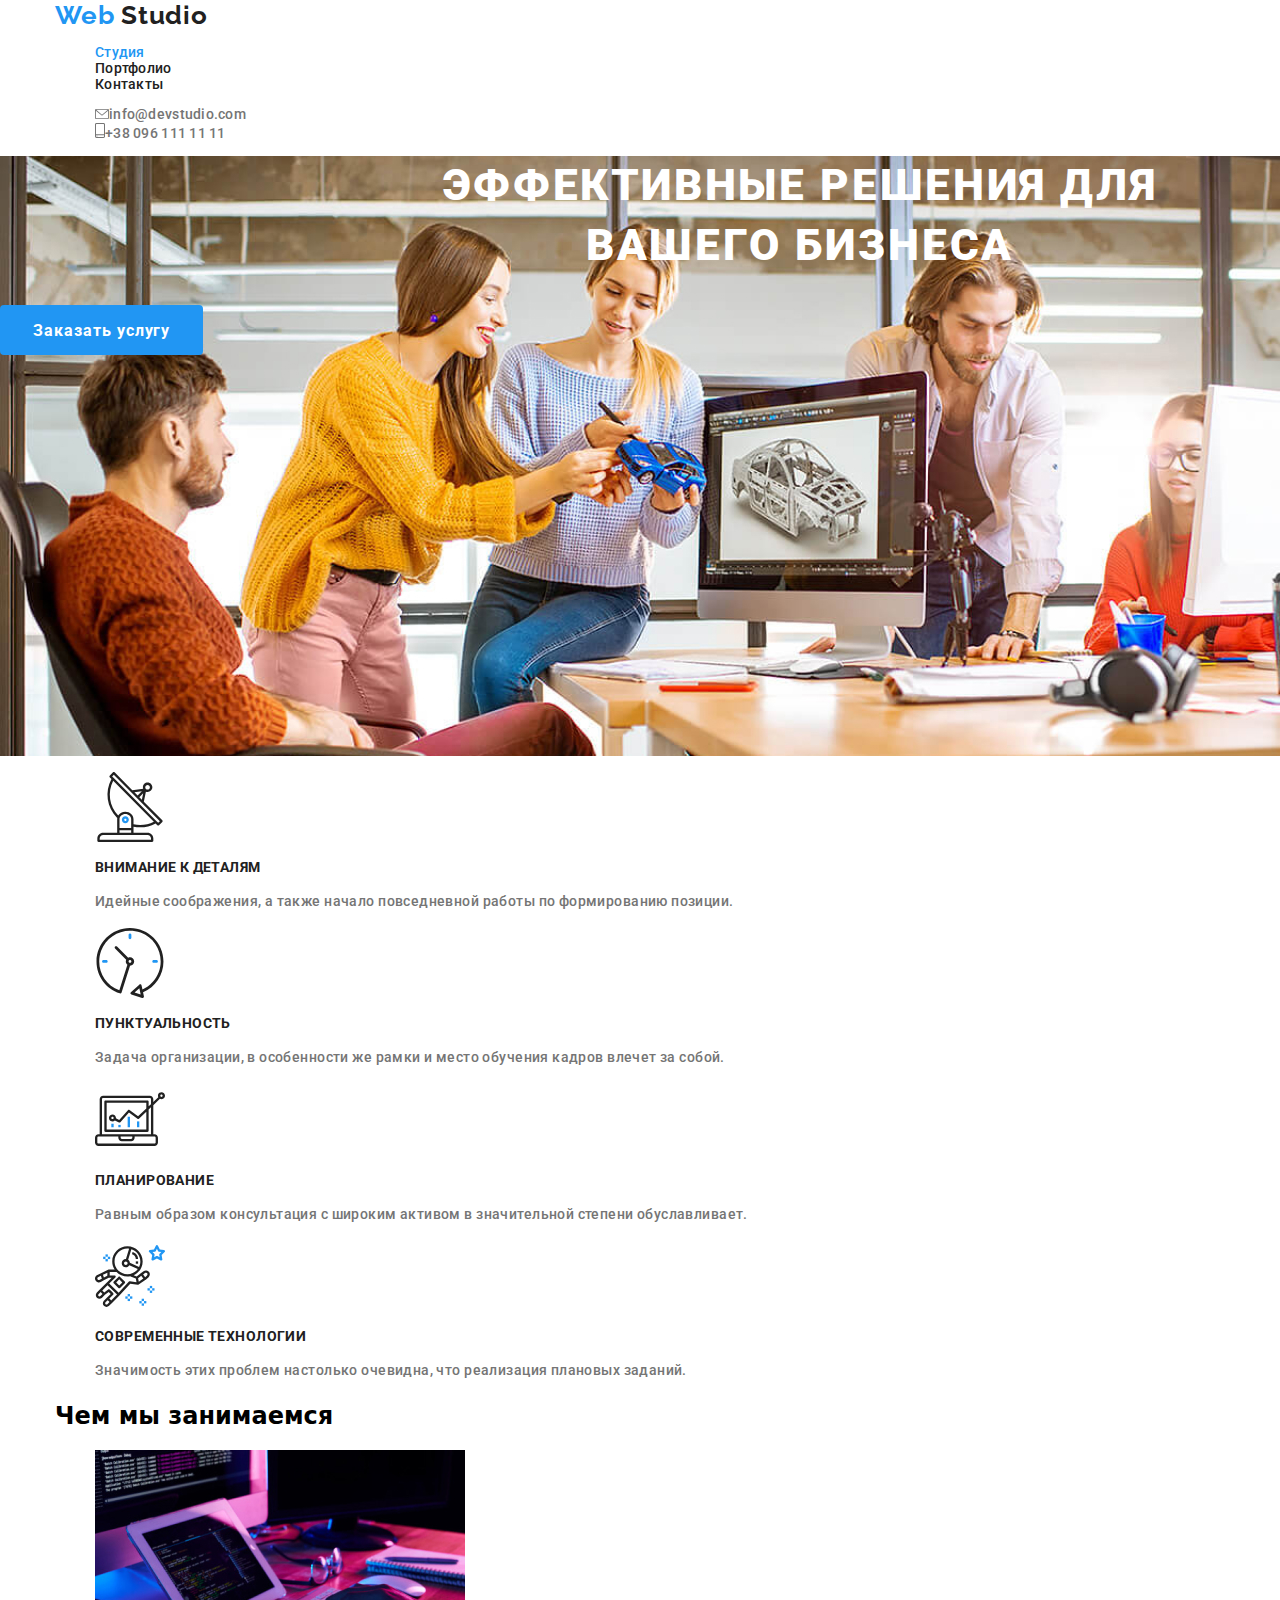
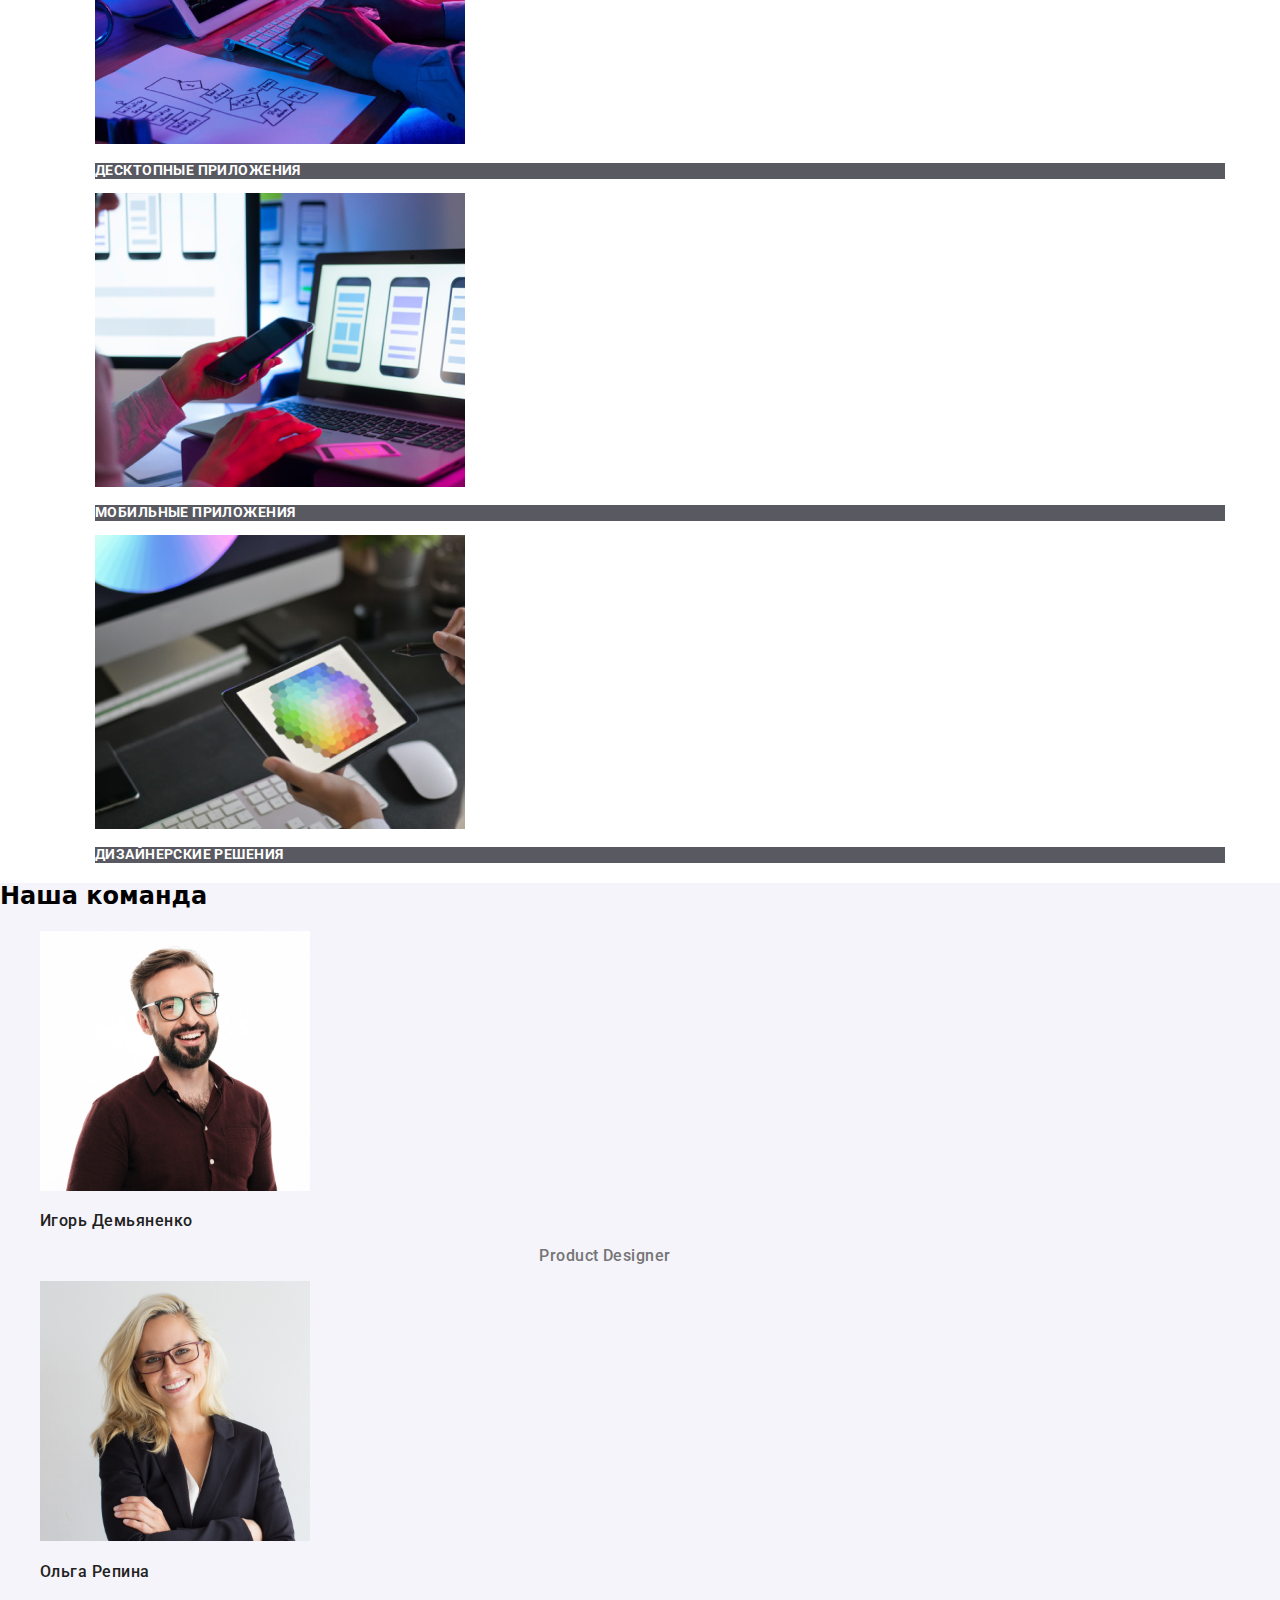
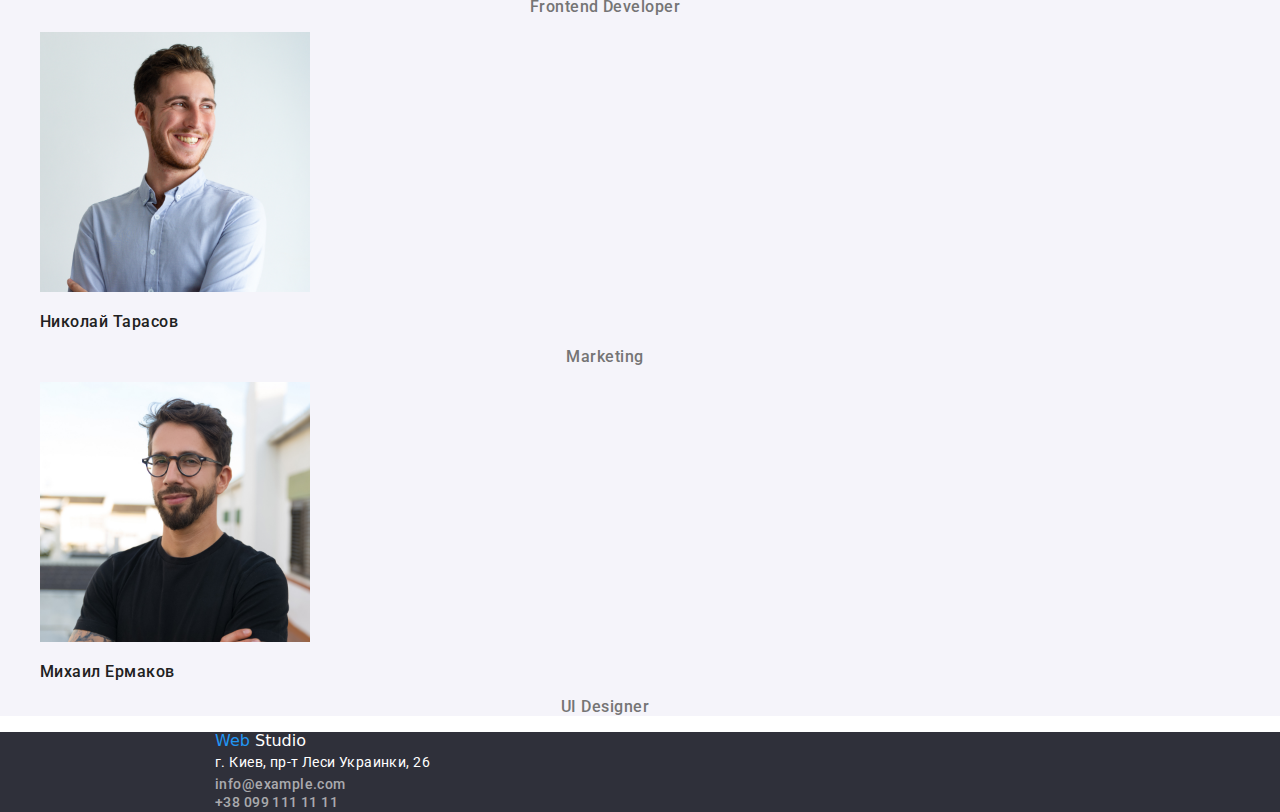
==== commit 78721852: "доделываю домашку" ====
--- a/index.html
+++ b/index.html
@@ -5,193 +5,199 @@
     <meta charset="UTF-8" />
     <meta name="viewport" content="width=device-width, initial-scale=1.0" />
     <title>Студия</title>
+    <link href="https://fonts.googleapis.com/css2?family=Raleway:wght@700&family=Roboto:wght@500;700;900&display=swap"
+        rel="stylesheet"><!-- подключаем шрифт -->
     <link rel="stylesheet"
         href="https://cdnjs.cloudflare.com/ajax/libs/modern-normalize/0.7.0/modern-normalize.min.css" />
-    <!-- нормализатор стилей -->
-    <link href="https://fonts.googleapis.com/css2?family=Raleway:wght@700&family=Roboto:wght@500;700;900&display=swap"
-        rel="stylesheet"><!-- подключаем шрифт -->
+    <!-- нормализатор стилей -->    
     <link rel="stylesheet" href="./css/styles.css">
     <link rel="stylesheet" href="./css/box.css">
 </head>
 
 <body>
     <header>
-        <nav>
-            <a href="./index.html" class="logo link" aria-label="логотип" lang="en">
-                <span class="color">Web</span> Studio
-            </a>
-            <ul class="site-nav">
-                <li><a href="./index.html" class="link current">Студия</a></li>
-                <li><a href="./portfolio.html" class="link">Портфолио</a></li>
-                <li><a href="#address" class="link">Контакты</a></li>
-            </ul>
-        </nav>
-
-        <ul class="contacts">
-            <li>
-                <a href="#" class="contacts-imail link">
-                    <img src="./images/imail.svg" alt="значек имэйла">info@devstudio.com</a>
-            </li>
-            <li>
-                <a href="tel:+380961111111" class="contacts-phone link">
-                    <img src="./images/phone.svg" alt="значек телефона">+38 096 111
-                    11
-                    11</a>
-            </li>
-        </ul>
+        <div class="container">
+            <nav>
+                <a href="./index.html" class="logo link" aria-label="логотип" lang="en">
+                    <span class="color">Web</span> Studio
+                </a>
+                <ul class="site-nav">
+                    <li><a href="./index.html" class="link current">Студия</a></li>
+                    <li><a href="./portfolio.html" class="link">Портфолио</a></li>
+                    <li><a href="#address" class="link">Контакты</a></li>
+                </ul>
+            </nav>
+       
+            <ul class="contacts">
+                <li>
+                    <a href="#" class="contacts-imail link">
+                        <img src="./images/imail.svg" alt="значек имэйла">info@devstudio.com</a>
+                </li>
+                <li>
+                    <a href="tel:+380961111111" class="contacts-phone link">
+                        <img src="./images/phone.svg" alt="значек телефона">+38 096 111
+                        11
+                        11</a>
+                </li>
+            </ul> 
+        </div>
     </header>
 
 
     <main>
-        <section class="hero">
-            <img src="./images/baner.jpg" alt="люди за столом" width="1600" height="600">
-            <h1 class="hero-title">Эффективные решения для вашего бизнеса</h1>
-            <a href="#" class="button link">Заказать услугу</a>
+        <section class="hero container-hero">
+            <h1 class="hero-title">Эффективные решения для <br> вашего бизнеса</h1>
+            <a href="#" class="button link">Заказать услугу</a>            
         </section>
 
 
         <section class="section">
-            <h2>Оссобенности</h2>
-            <ul>
-                <li>
-                    <img src="./images/antenna.svg" alt="Спутниковая антена">
-                    <h3 class="section-title">Внимание к деталям</h3>
-                    <p class="section-text">Идейные соображения, а также начало повседневной работы по формированию
-                        позиции.</p>
-                </li>
-                <li>
-                    <img src="./images/clock.svg" alt="часы">
-                    <h3 class="section-title">Пунктуальность</h3>
-                    <p class="section-text">Задача организации, в особенности же рамки и место обучения кадров
-                        влечет за собой.
-                    </p>
-                </li>
-                <li>
-                    <img src="./images/diagram.svg" alt="Компьютер с диаграмой">
-                    <h3 class="section-title">Планирование</h3>
-                    <p class="section-text">Равным образом консультация с широким активом в значительной степени
-                        обуславливает.
-                    </p>
-                </li>
-                <li>
-                    <img src="./images/gagarin.svg" alt="Астронафт">
-                    <h3 class="section-title">Современные технологии</h3>
-                    <p class="section-text">Значимость этих проблем настолько очевидна, что реализация плановых
-                        заданий.</p>
-                </li>
-            </ul>
+            <h2 hidden>Оссобенности</h2>
+            <div class="container">
+                <ul>
+                    <li>
+                        <img src="./images/antenna.svg" alt="Спутниковая антена">
+                        <h3 class="section-title">Внимание к деталям</h3>
+                        <p class="section-text">Идейные соображения, а также начало повседневной работы по формированию
+                            позиции.</p>
+                    </li>
+                    <li>
+                        <img src="./images/clock.svg" alt="часы">
+                        <h3 class="section-title">Пунктуальность</h3>
+                        <p class="section-text">Задача организации, в особенности же рамки и место обучения кадров
+                            влечет за собой.
+                        </p>
+                    </li>
+                    <li>
+                        <img src="./images/diagram.svg" alt="Компьютер с диаграмой">
+                        <h3 class="section-title">Планирование</h3>
+                        <p class="section-text">Равным образом консультация с широким активом в значительной степени
+                            обуславливает.
+                        </p>
+                    </li>
+                    <li>
+                        <img src="./images/gagarin.svg" alt="Астронафт">
+                        <h3 class="section-title">Современные технологии</h3>
+                        <p class="section-text">Значимость этих проблем настолько очевидна, что реализация плановых
+                            заданий.</p>
+                    </li>
+                </ul>
+            </div>
         </section>
 
 
         <section class="work">
-            <h2 class="work-title">Чем мы занимаемся</h2>
-            <ul>
-                <li>
-                    <a href="#" class="link">
-                        <img src="./images/comp.jpg" alt="ноутбук" width="370" height="294">
-                        <p class="work-text">Десктопные приложения</p>
-                    </a>
-                </li>
-                <li>
-                    <a href="#" class="link">
-                        <img src="./images/Phone2.jpg" alt="телефон" width="370" height="294">
-                        <p class="work-text">Мобильные приложения</p>
-                    </a>
-                </li>
-                <li>
-                    <a href="#" class="link">
-                        <img src="./images/monitor.jpg" alt="монитор" width="370" height="294">
-                        <p class="work-text">Дизайнерские решения</p>
-                    </a>
-                </li>
-            </ul>
-        </section>
-
-
-        <section class="team">
-            <h2 class="team-titel">Наша команда</h2>
-            <ul>
-                <li>
-                    <img src="./images/nikolay-kucherenko.jpg" alt="Игорь Демьяненко" width="270" height="260">
-                    <p class="team-name">Игорь Демьяненко</p>
-                    <p class="team-position" lang="en">Product Designer</p>
-                    <ul>
-                        <li>
-                            <a href="#" target="_blank" aria-label="сылка на instagram"></a>
-                        </li>
-                        <li>
-                            <a href="#" target="_blank" aria-label="сылка на twitter"></a>
-                        </li>
-                        <li>
-                            <a href="#" target="_blank" aria-label="сылка на facebook"></a>
-                        </li>
-                        <li>
-                            <a href="#" target="_blank" aria-label="сылка на linkedin"></a>
-                        </li>
-                    </ul>
-                </li>
-                <li>
-                    <img src="./images/olga-ivanova.jpg" alt="Ольга Репина" width="270" height="260">
-                    <p class="team-name">Ольга Репина</p>
-                    <p class="team-position" lang="en">Frontend Developer</p>
-                    <ul>
-                        <li>
-                            <a href="#" target="_blank" aria-label="сылка на instagram"></a>
-                        </li>
-                        <li>
-                            <a href="#" target="_blank" aria-label="сылка на twitter"></a>
-                        </li>
-                        <li>
-                            <a href="#" target="_blank" aria-label="сылка на facebook"></a>
-                        </li>
-                        <li>
-                            <a href="#" target="_blank" aria-label="сылка на linkedin"></a>
-                        </li>
-                    </ul>
-                </li>
-                <li>
-                    <img src="./images/andrey-shevchenko.jpg" alt="Николай Тарасов" width="270" height="260">
-                    <p class="team-name">Николай Тарасов</p>
-                    <p class="team-position" lang="en">Marketing</p>
-                    <ul>
-                        <li>
-                            <a href="#" target="_blank" aria-label="сылка на instagram"></a>
-                        </li>
-                        <li>
-                            <a href="#" target="_blank" aria-label="сылка на twitter"></a>
-                        </li>
-                        <li>
-                            <a href="#" target="_blank" aria-label="сылка на facebook"></a>
-                        </li>
-                        <li>
-                            <a href="#" target="_blank" aria-label="сылка на linkedin"></a>
-                        </li>
-                    </ul>
-                </li>
-                <li>
-                    <img src="./images/ivan-nikolaevich.jpg" alt="Михаил Ермаков" width="270" height="260">
-                    <p class="team-name">Михаил Ермаков</p>
-                    <p class="team-position" lang="en">UI Designer</p>
-                    <ul>
-                        <li>
-                            <a href="#" target="_blank" aria-label="сылка на instagram"></a>
-                        </li>
-                        <li>
-                            <a href="#" target="_blank" aria-label="сылка на twitter"></a>
-                        </li>
-                        <li>
-                            <a href="#" target="_blank" aria-label="сылка на facebook"></a>
-                        </li>
-                        <li>
-                            <a href="#" target="_blank" aria-label="сылка на linkedin"></a>
-                        </li>
-                    </ul>
-                </li>
-            </ul>
-        </section>
-
-
-        <section>
+            <div class="container">
+                <h2 class="work-title">Чем мы занимаемся</h2>
+                <ul>
+                    <li>
+                        <a href="#" class="link">
+                            <img src="./images/comp.jpg" alt="ноутбук" width="370" height="294">
+                            <p class="work-text">Десктопные приложения</p>
+                        </a>
+                    </li>
+                    <li>
+                        <a href="#" class="link">
+                            <img src="./images/Phone2.jpg" alt="телефон" width="370" height="294">
+                            <p class="work-text">Мобильные приложения</p>
+                        </a>
+                    </li>
+                    <li>
+                        <a href="#" class="link">
+                            <img src="./images/monitor.jpg" alt="монитор" width="370" height="294">
+                            <p class="work-text">Дизайнерские решения</p>
+                        </a>
+                    </li>
+                </ul>
+            </div>
+        </section>
+
+
+        <section class="container-team">
+            <div class="container">
+                <h2 class="team-titel">Наша команда</h2>
+                <ul>
+                    <li>
+                        <img src="./images/nikolay-kucherenko.jpg" alt="Игорь Демьяненко" width="270" height="260">
+                        <p class="team-name">Игорь Демьяненко</p>
+                        <p class="team-position" lang="en">Product Designer</p>
+                        <ul>
+                            <li>
+                                <a href="#" target="_blank" aria-label="сылка на instagram"></a>
+                            </li>
+                            <li>
+                                <a href="#" target="_blank" aria-label="сылка на twitter"></a>
+                            </li>
+                            <li>
+                                <a href="#" target="_blank" aria-label="сылка на facebook"></a>
+                            </li>
+                            <li>
+                                <a href="#" target="_blank" aria-label="сылка на linkedin"></a>
+                            </li>
+                        </ul>
+                    </li>
+                    <li>
+                        <img src="./images/olga-ivanova.jpg" alt="Ольга Репина" width="270" height="260">
+                        <p class="team-name">Ольга Репина</p>
+                        <p class="team-position" lang="en">Frontend Developer</p>
+                        <ul>
+                            <li>
+                                <a href="#" target="_blank" aria-label="сылка на instagram"></a>
+                            </li>
+                            <li>
+                                <a href="#" target="_blank" aria-label="сылка на twitter"></a>
+                            </li>
+                            <li>
+                                <a href="#" target="_blank" aria-label="сылка на facebook"></a>
+                            </li>
+                            <li>
+                                <a href="#" target="_blank" aria-label="сылка на linkedin"></a>
+                            </li>
+                        </ul>
+                    </li>
+                    <li>
+                        <img src="./images/andrey-shevchenko.jpg" alt="Николай Тарасов" width="270" height="260">
+                        <p class="team-name">Николай Тарасов</p>
+                        <p class="team-position" lang="en">Marketing</p>
+                        <ul>
+                            <li>
+                                <a href="#" target="_blank" aria-label="сылка на instagram"></a>
+                            </li>
+                            <li>
+                                <a href="#" target="_blank" aria-label="сылка на twitter"></a>
+                            </li>
+                            <li>
+                                <a href="#" target="_blank" aria-label="сылка на facebook"></a>
+                            </li>
+                            <li>
+                                <a href="#" target="_blank" aria-label="сылка на linkedin"></a>
+                            </li>
+                        </ul>
+                    </li>
+                    <li>
+                        <img src="./images/ivan-nikolaevich.jpg" alt="Михаил Ермаков" width="270" height="260">
+                        <p class="team-name">Михаил Ермаков</p>
+                        <p class="team-position" lang="en">UI Designer</p>
+                        <ul>
+                            <li>
+                                <a href="#" target="_blank" aria-label="сылка на instagram"></a>
+                            </li>
+                            <li>
+                                <a href="#" target="_blank" aria-label="сылка на twitter"></a>
+                            </li>
+                            <li>
+                                <a href="#" target="_blank" aria-label="сылка на facebook"></a>
+                            </li>
+                            <li>
+                                <a href="#" target="_blank" aria-label="сылка на linkedin"></a>
+                            </li>
+                        </ul>
+                    </li>
+                </ul>
+            </div>
+        </section>
+
+        <!-- <section>
             <h2 class="clients">Постоянные клиенты</h2>
             <ul>
                 <li><a href="#" target="_blank"><img src="./images/logo-1.svg" alt="сылка на логотип клиента 1"></a>
@@ -207,43 +213,47 @@
                 <li><a href="#" target="_blank"><img src="./images/logo-6.svg" alt="сылка на логотип клиента 6"></a>
                 </li>
             </ul>
-        </section>
+        </section> -->
     </main>
 
 
     <footer>
-        <div>
-            <a href="./index.html" class="link logo-footer" aria-label="логотип" lang="en">
-                <span class="color">Web</span> Studio
-            </a>
-            <address id="address">
-                <a href="https://goo.gl/maps/UruoTMuBv4FQU7uC8" target="_blank" class="adress-text link">г. Киев, пр-т
-                    Леси Украинки, 26</a><br>
-                <a href="#" class="adress-imail link">info@example.com</a><br>
-                <a href="tel:+380961111111" class="adress-phone link">+38 099 111 11 11</a>
-            </address>
-        </div>
-        <section class="connection">
-            <b class="connection-title">присоединяйтесь</b>
-            <ul>
-                <li>
-                    <a href="#" target="_blank" aria-label="сылка на instagram"></a>
-                </li>
-                <li>
-                    <a href="#" target="_blank" aria-label="сылка на twitter"></a>
-                </li>
-                <li>
-                    <a href="#" target="_blank" aria-label="сылка на facebook"></a>
-                </li>
-                <li>
-                    <a href="#" target="_blank" aria-label="сылка на linkedin"></a>
-                </li>
-            </ul>
-        </section>
-
-        <div>
-            <!--дз Пока не трогать!-->
-            <button type="button" class="button">Подписаться</button>
+        <div class="container">
+            <div>
+                <a href="./index.html" class="link logo-footer" aria-label="логотип" lang="en">
+                    <span class="color">Web</span> Studio
+                </a>
+                <address id="address">
+                    <a href="https://goo.gl/maps/UruoTMuBv4FQU7uC8" target="_blank" class="adress-text link">г. Киев, пр-т
+                        Леси Украинки, 26</a><br>
+                    <a href="#" class="adress-imail link">info@example.com</a><br>
+                    <a href="tel:+380961111111" class="adress-phone link">+38 099 111 11 11</a>
+                </address>
+            </div>
+        
+            <!--
+            <section class="connection">h
+                <h2 hidden >присоеденяйтесь</h2>
+                <b class="connection-title">присоединяйтесь</b>
+                <ul>
+                    <li>
+                        <a href="#" target="_blank" aria-label="сылка на instagram"></a>
+                    </li>
+                    <li>
+                        <a href="#" target="_blank" aria-label="сылка на twitter"></a>
+                    </li>
+                    <li>
+                        <a href="#" target="_blank" aria-label="сылка на facebook"></a>
+                    </li>
+                    <li>
+                        <a href="#" target="_blank" aria-label="сылка на linkedin"></a>
+                    </li>
+                </ul>
+            </section>
+
+            <div>
+                <button type="button" class="button">Подписаться</button>
+            </div> -->
         </div>
     </footer>
 </body>
--- a/css/styles.css
+++ b/css/styles.css
@@ -14,6 +14,7 @@
   list-style: none;
 }
 
+
 /* HEADER */
 
 /*  logo */
@@ -77,6 +78,8 @@
 /* Baner */
 
 .hero-title {
+  margin-top: 0px;
+  margin-bottom: 30px;
   font-family: Roboto;
   font-style: normal;
   font-weight: 900;
@@ -85,6 +88,13 @@
   letter-spacing: 0.06em;
   text-transform: uppercase;
   color: var(--interactive-text-color);
+  text-align: center;
+}
+
+.container-hero{
+ background-image: url(../images/baner.jpg);
+ width: 1600px;
+ height: 600px;
 }
 
 /* button */
@@ -96,8 +106,17 @@
   font-size: 16px;
   line-height: 1.88;
   letter-spacing: 0.06em;
+  text-align: center;
   color: var(--interactive-text-color);
   background-color: var(--active-text-color);
+ /* новое */
+  display: inline-block;
+  min-width: 200px;
+  height: 50px;
+  border-color: var(--active-text-color);
+  border-radius: 4px;
+  padding: 10px 32px;
+  border: 1px solid transparent;
 }
 
 .radio-button {
@@ -167,8 +186,13 @@
 
 /* НАША КОМАНДА */
 
-.team {
+.container-team {
   background: #f5f4fa;
+  width: 1600px;
+}
+
+.container-team > .container {
+  margin: 0px;
 }
 
 .team-title {
@@ -206,6 +230,7 @@
 
 footer {
   background: #2f303a;
+  width: 1600px;
 }
 
 .logo-footer {
@@ -286,3 +311,41 @@
   color: var(--interactive-text-color);
   background: var(--active-text-color); /* на время*/
 }
+
+
+/* box */
+
+*,
+*::before,
+*::after {
+  box-sizing: border-box;
+}
+
+/* html {
+    box-sizing: border-box;
+
+}
+
+*,
+*::before,
+*::after {
+  box-sizing: ;
+} */
+
+/* .header-container {
+  width: ;
+  height: ;
+
+
+} */
+
+
+
+
+.container {
+  width: 1170px;
+  margin-left: auto;
+  margin-right: auto;
+}
+
+
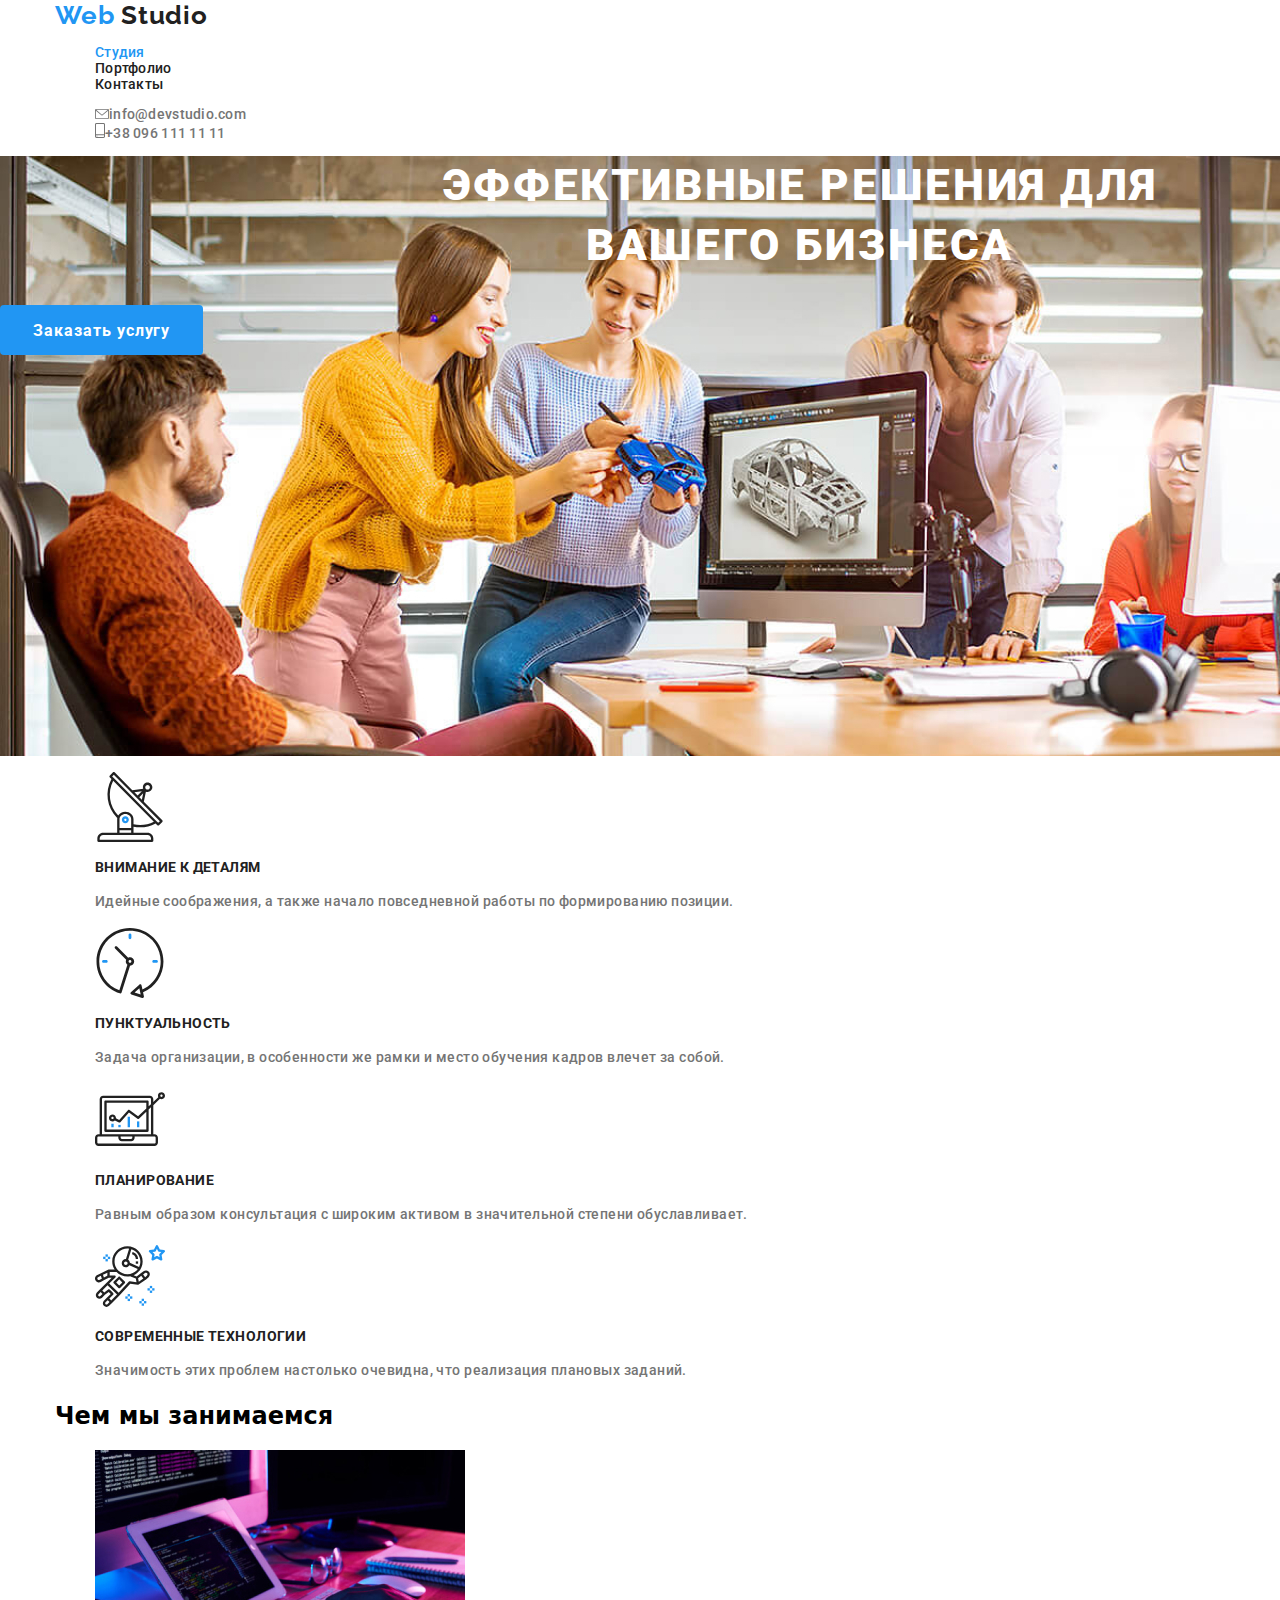
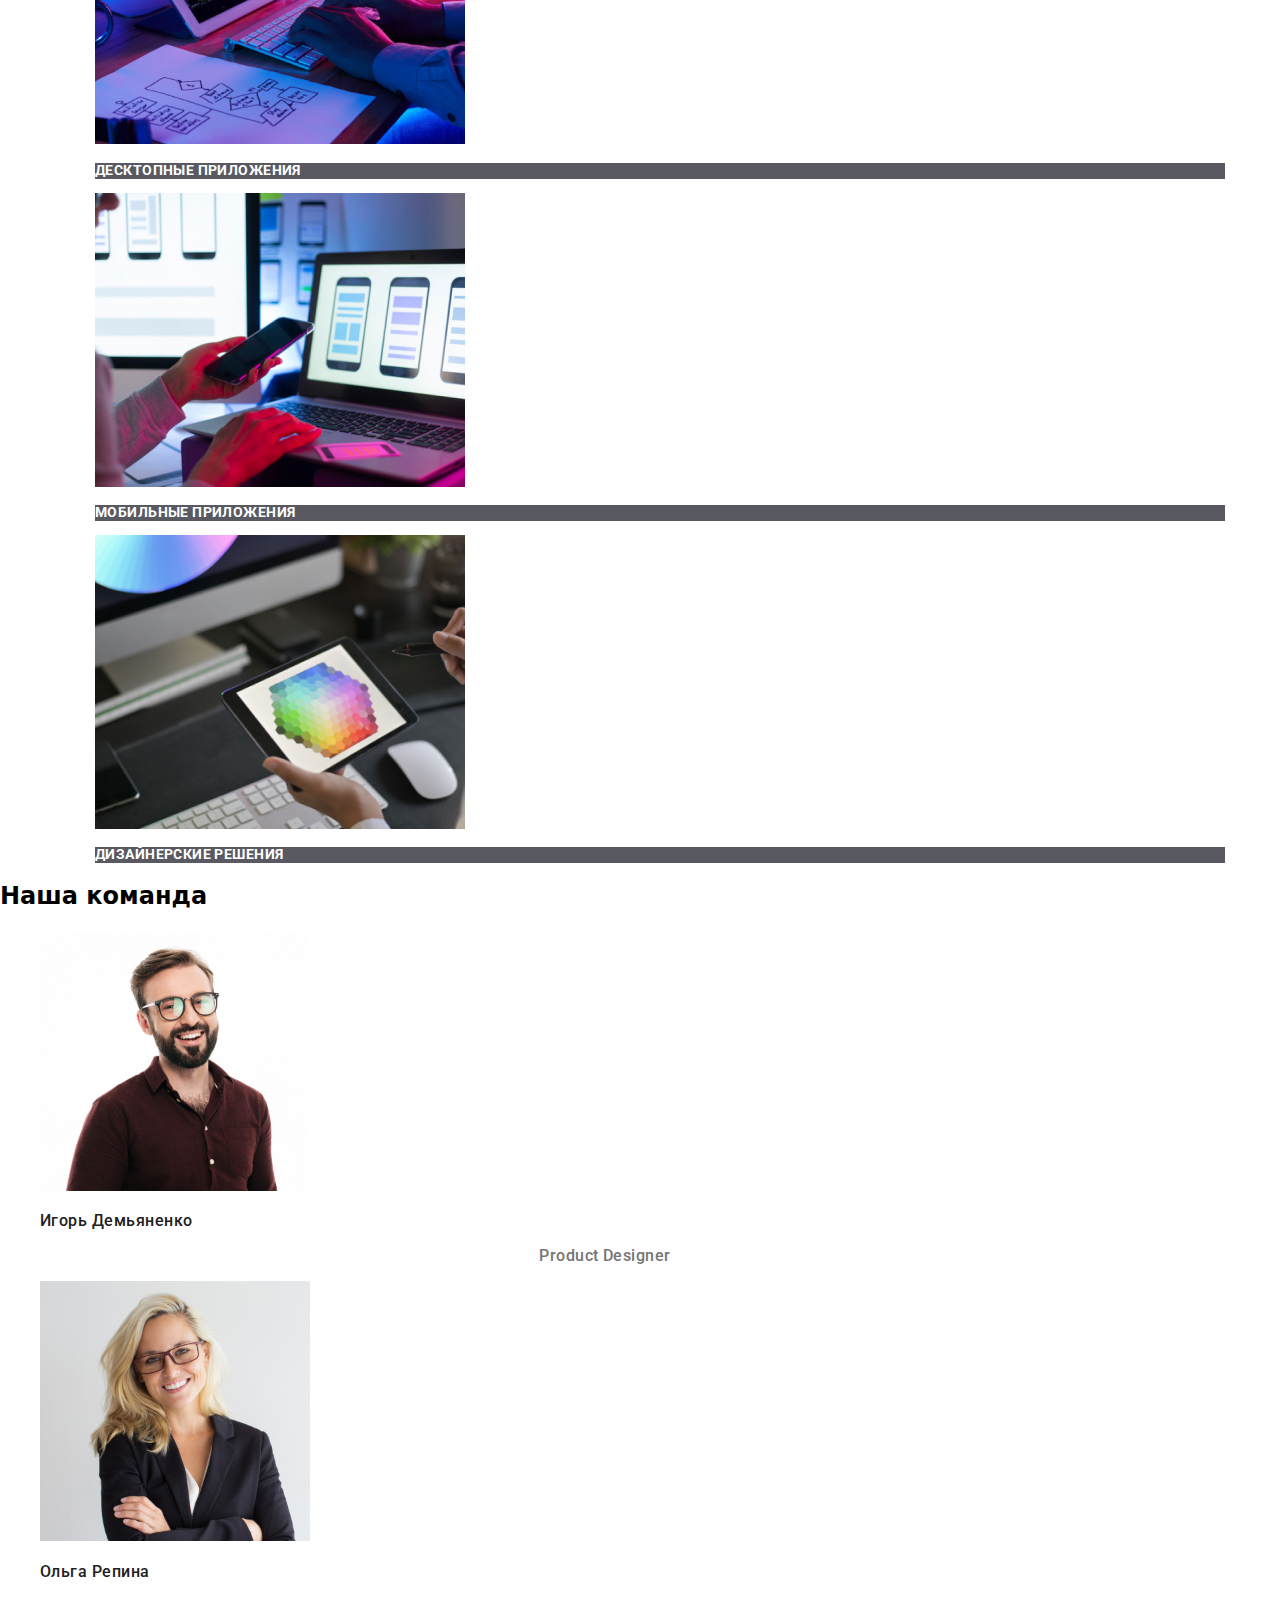
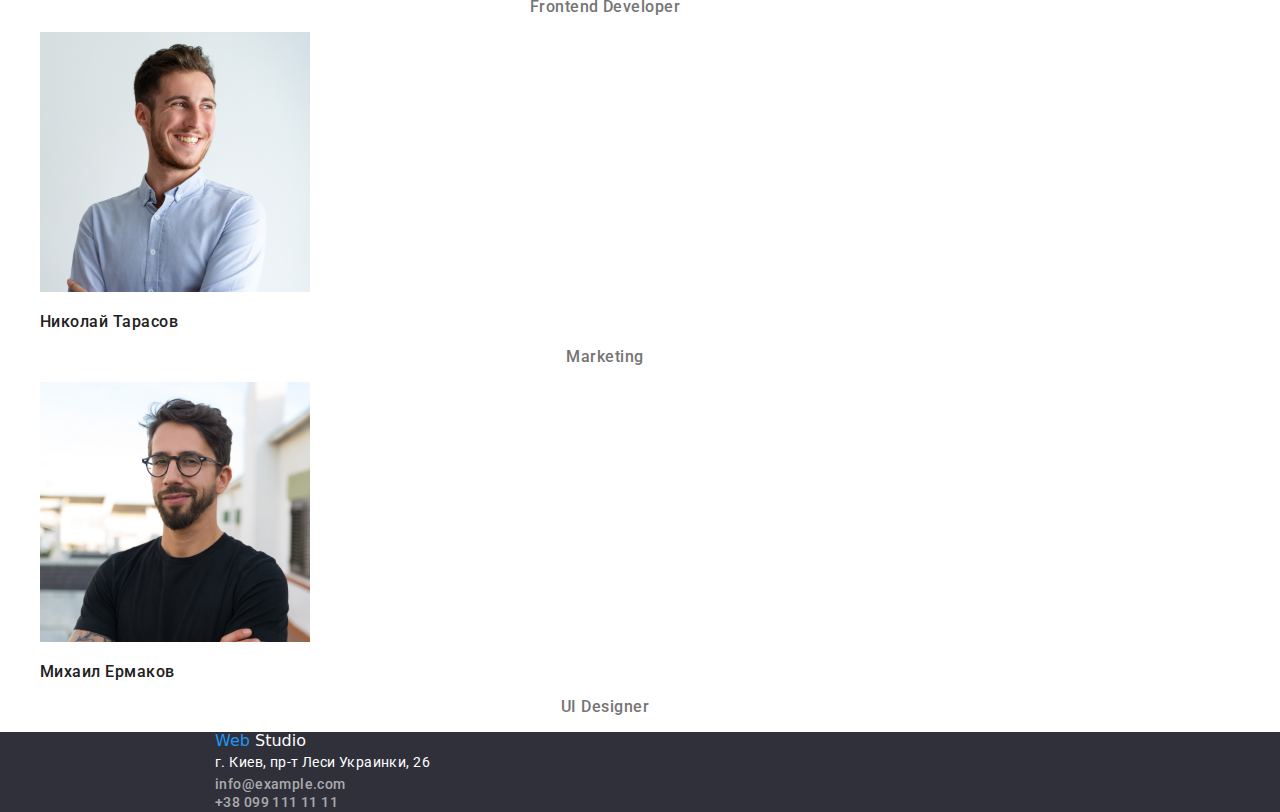
==== commit bb12e75f: "add homework" ====
--- a/index.html
+++ b/index.html
@@ -52,8 +52,8 @@
 
 
         <section class="section">
-            <h2 hidden>Оссобенности</h2>
             <div class="container">
+                <h2 hidden>Оссобенности</h2>            
                 <ul>
                     <li>
                         <img src="./images/antenna.svg" alt="Спутниковая антена">
--- a/css/styles.css
+++ b/css/styles.css
@@ -187,7 +187,7 @@
 /* НАША КОМАНДА */
 
 .container-team {
-  background: #f5f4fa;
+  /* background: #f5f4fa; */
   width: 1600px;
 }
 
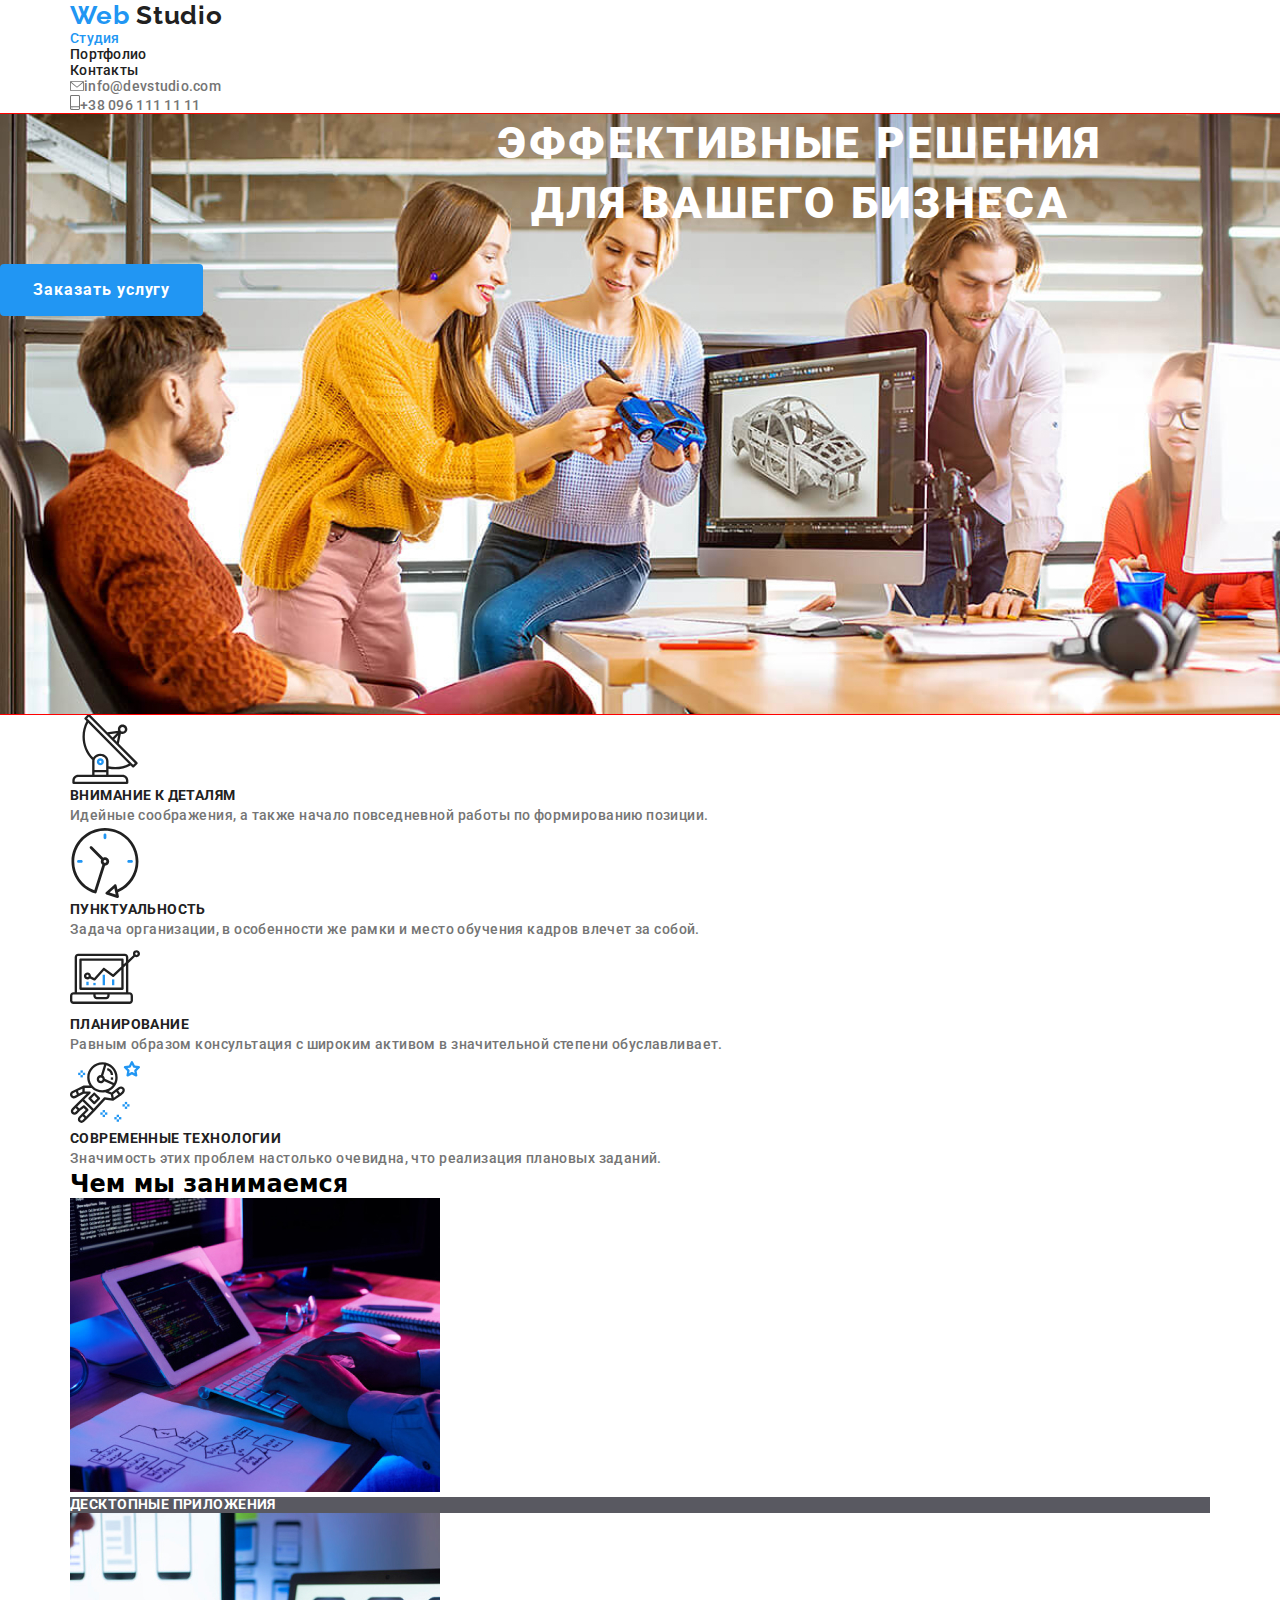
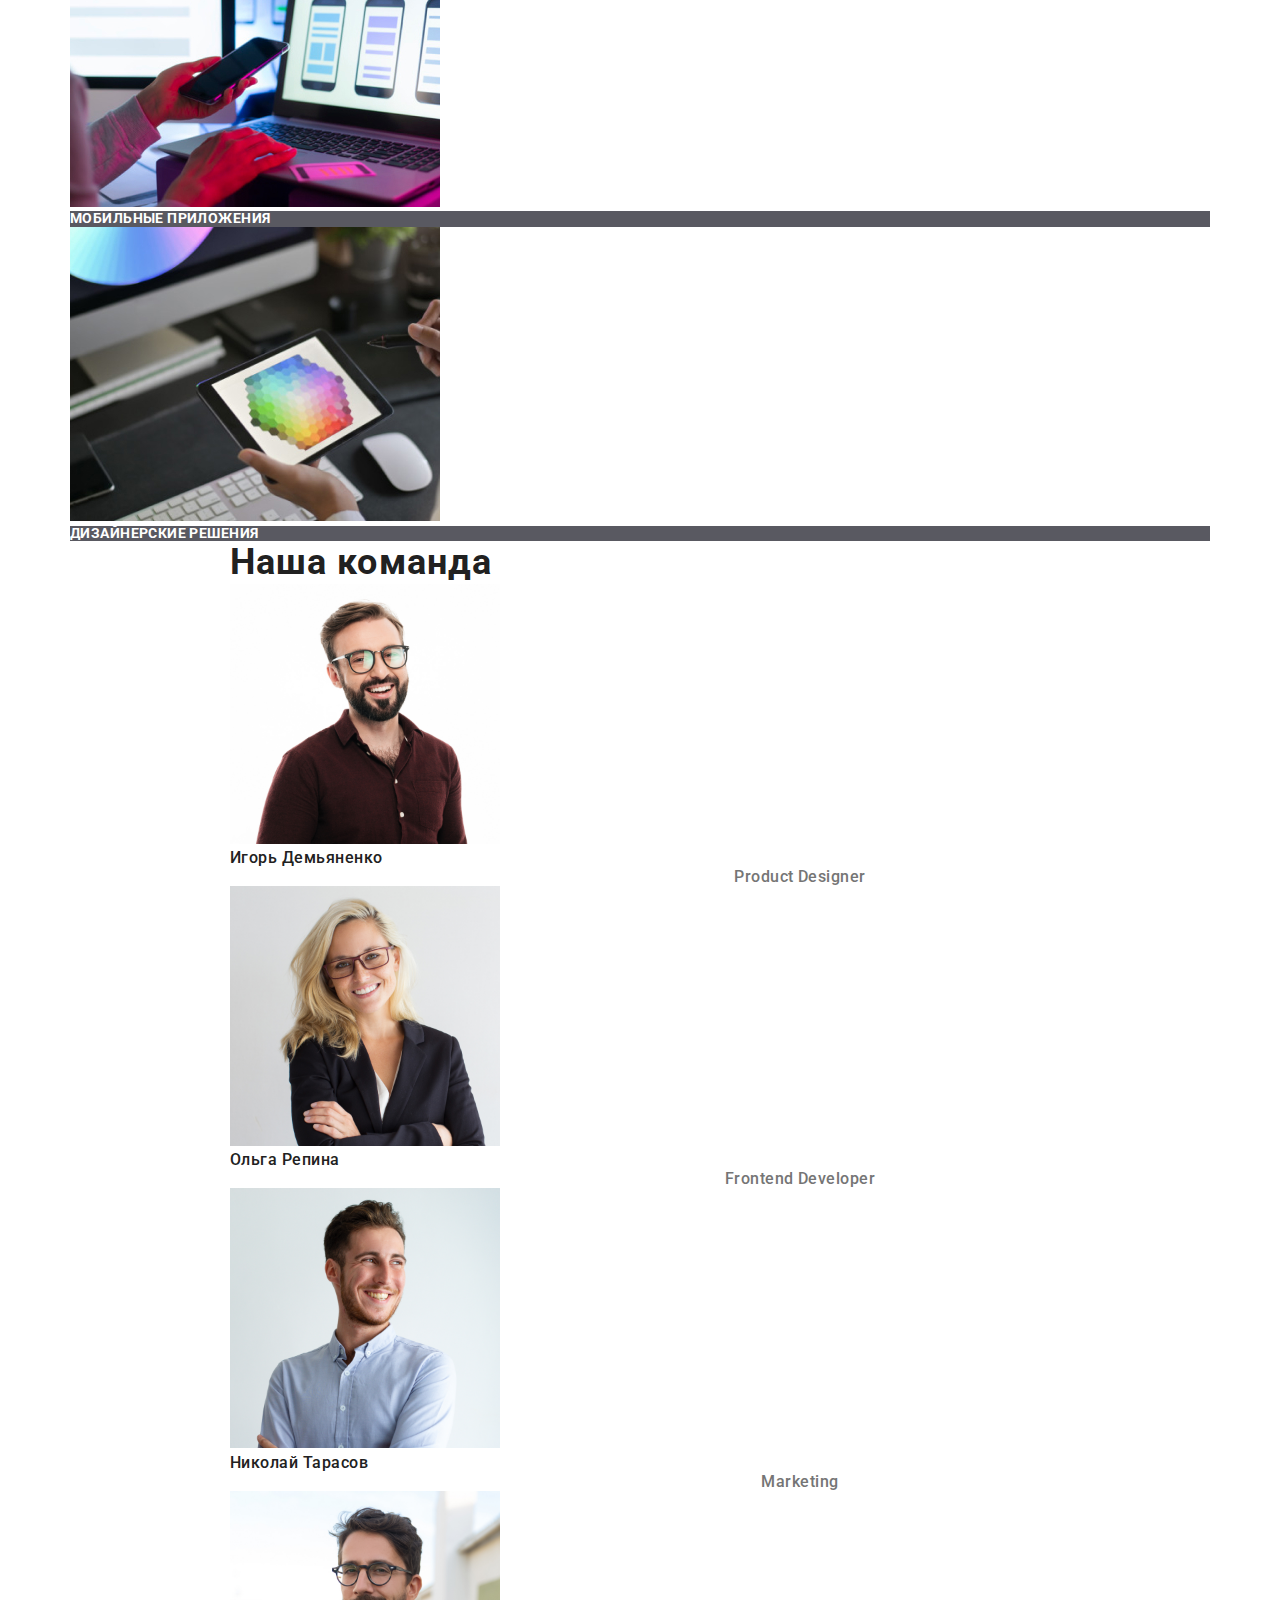
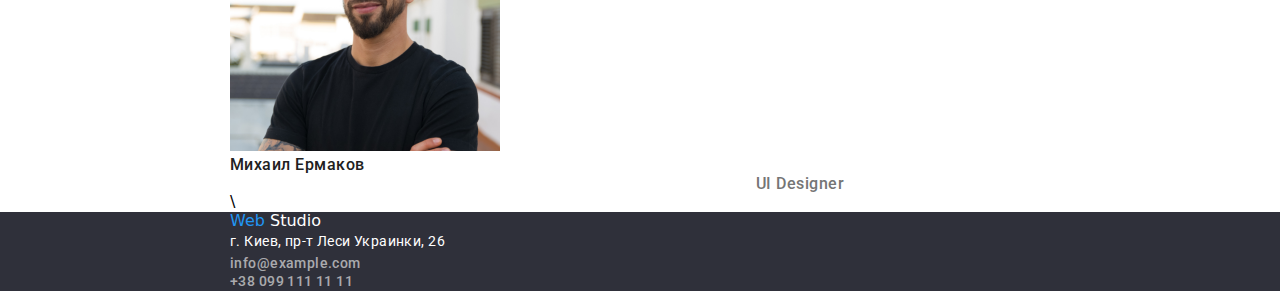
==== commit 9502309f: "добавил контейнеры и маржены в 0" ====
--- a/index.html
+++ b/index.html
@@ -5,13 +5,14 @@
     <meta charset="UTF-8" />
     <meta name="viewport" content="width=device-width, initial-scale=1.0" />
     <title>Студия</title>
+
     <link href="https://fonts.googleapis.com/css2?family=Raleway:wght@700&family=Roboto:wght@500;700;900&display=swap"
         rel="stylesheet"><!-- подключаем шрифт -->
     <link rel="stylesheet"
         href="https://cdnjs.cloudflare.com/ajax/libs/modern-normalize/0.7.0/modern-normalize.min.css" />
-    <!-- нормализатор стилей -->    
+    <!-- нормализатор стилей -->
     <link rel="stylesheet" href="./css/styles.css">
-    <link rel="stylesheet" href="./css/box.css">
+    <!-- <link rel="stylesheet" href="./css/box.css"> -->
 </head>
 
 <body>
@@ -27,7 +28,7 @@
                     <li><a href="#address" class="link">Контакты</a></li>
                 </ul>
             </nav>
-       
+
             <ul class="contacts">
                 <li>
                     <a href="#" class="contacts-imail link">
@@ -39,21 +40,21 @@
                         11
                         11</a>
                 </li>
-            </ul> 
+            </ul>
         </div>
     </header>
 
 
     <main>
         <section class="hero container-hero">
-            <h1 class="hero-title">Эффективные решения для <br> вашего бизнеса</h1>
-            <a href="#" class="button link">Заказать услугу</a>            
+            <h1 class="hero-title">Эффективные решения для вашего бизнеса</h1>
+            <a href="#" class="button link">Заказать услугу</a>
         </section>
 
 
         <section class="section">
             <div class="container">
-                <h2 hidden>Оссобенности</h2>            
+                <h2 hidden>Оссобенности</h2>
                 <ul>
                     <li>
                         <img src="./images/antenna.svg" alt="Спутниковая антена">
@@ -115,7 +116,7 @@
 
         <section class="container-team">
             <div class="container">
-                <h2 class="team-titel">Наша команда</h2>
+                <h2 class="team-title">Наша команда</h2>
                 <ul>
                     <li>
                         <img src="./images/nikolay-kucherenko.jpg" alt="Игорь Демьяненко" width="270" height="260">
@@ -192,7 +193,7 @@
                                 <a href="#" target="_blank" aria-label="сылка на linkedin"></a>
                             </li>
                         </ul>
-                    </li>
+                    </li>\
                 </ul>
             </div>
         </section>
@@ -224,13 +225,14 @@
                     <span class="color">Web</span> Studio
                 </a>
                 <address id="address">
-                    <a href="https://goo.gl/maps/UruoTMuBv4FQU7uC8" target="_blank" class="adress-text link">г. Киев, пр-т
+                    <a href="https://goo.gl/maps/UruoTMuBv4FQU7uC8" target="_blank" class="adress-text link">г. Киев,
+                        пр-т
                         Леси Украинки, 26</a><br>
                     <a href="#" class="adress-imail link">info@example.com</a><br>
                     <a href="tel:+380961111111" class="adress-phone link">+38 099 111 11 11</a>
                 </address>
             </div>
-        
+
             <!--
             <section class="connection">h
                 <h2 hidden >присоеденяйтесь</h2>
--- a/css/styles.css
+++ b/css/styles.css
@@ -6,14 +6,18 @@
 }
 
 .link {
+  margin: 0;
+  padding: 0;
+
   text-decoration: none;
   color: var(--heading-text-color);
 }
 
 ul {
   list-style: none;
-}
-
+  margin: 0;
+  padding: 0;
+}
 
 /* HEADER */
 
@@ -78,23 +82,30 @@
 /* Baner */
 
 .hero-title {
-  margin-top: 0px;
+  padding: 0;
+  margin-top: 0;
   margin-bottom: 30px;
-  font-family: Roboto;
+  margin-left: auto;
+  margin-right: auto;
+  width: 696px;
+  font-family: 'Roboto';
   font-style: normal;
   font-weight: 900;
   font-size: 44px;
-  line-height: 1.36;
+  line-height: 1.363;
+  text-align: center;
   letter-spacing: 0.06em;
   text-transform: uppercase;
   color: var(--interactive-text-color);
-  text-align: center;
-}
-
-.container-hero{
- background-image: url(../images/baner.jpg);
- width: 1600px;
- height: 600px;
+}
+
+.container-hero {
+  background-image: url(../images/baner.jpg);
+  width: 1600px;
+  height: 600px;
+  padding: 0;
+  margin: 0, 0, 94, 0;
+  outline: 1px solid red;
 }
 
 /* button */
@@ -109,10 +120,10 @@
   text-align: center;
   color: var(--interactive-text-color);
   background-color: var(--active-text-color);
- /* новое */
+  /* новое */
+  margin-left: auto;
+  margin-right: auto;
   display: inline-block;
-  min-width: 200px;
-  height: 50px;
   border-color: var(--active-text-color);
   border-radius: 4px;
   padding: 10px 32px;
@@ -140,6 +151,9 @@
 /* оссобенности */
 
 .section-title {
+  margin: 0;
+  margin-bottom: 10;
+  padding: 0;
   font-family: Roboto;
   font-style: normal;
   font-weight: 700;
@@ -151,6 +165,8 @@
 }
 
 .section-text {
+  margin: 0;
+  padding: 0;
   font-family: Roboto;
   font-style: normal;
   font-weight: 500;
@@ -161,6 +177,10 @@
 }
 
 /* чем мы занимаемся */
+
+.work-title {
+  margin: 0;
+}
 
 .work-totel {
   font-family: Roboto;
@@ -173,6 +193,7 @@
 }
 
 .work-text {
+  margin: 0;
   font-family: Roboto;
   font-style: normal;
   font-weight: 700;
@@ -191,11 +212,8 @@
   width: 1600px;
 }
 
-.container-team > .container {
-  margin: 0px;
-}
-
 .team-title {
+  margin: 0;
   font-family: Roboto;
   font-style: normal;
   font-weight: 700;
@@ -206,6 +224,7 @@
 }
 
 .team-name {
+  margin: 0;
   font-family: Roboto;
   font-style: normal;
   font-weight: 500;
@@ -216,6 +235,7 @@
 }
 
 .team-position {
+  margin: 0;
   font-family: Roboto;
   font-style: normal;
   font-weight: 500;
@@ -312,40 +332,17 @@
   background: var(--active-text-color); /* на время*/
 }
 
-
-/* box */
-
-*,
-*::before,
-*::after {
-  box-sizing: border-box;
-}
-
-/* html {
-    box-sizing: border-box;
-
-}
-
-*,
-*::before,
-*::after {
-  box-sizing: ;
-} */
-
 /* .header-container {
   width: ;
   height: ;
 
 
 } */
-
-
-
 
 .container {
   width: 1170px;
   margin-left: auto;
   margin-right: auto;
-}
-
-
+  padding-left: 15px;
+  padding-right: 15px;
+}
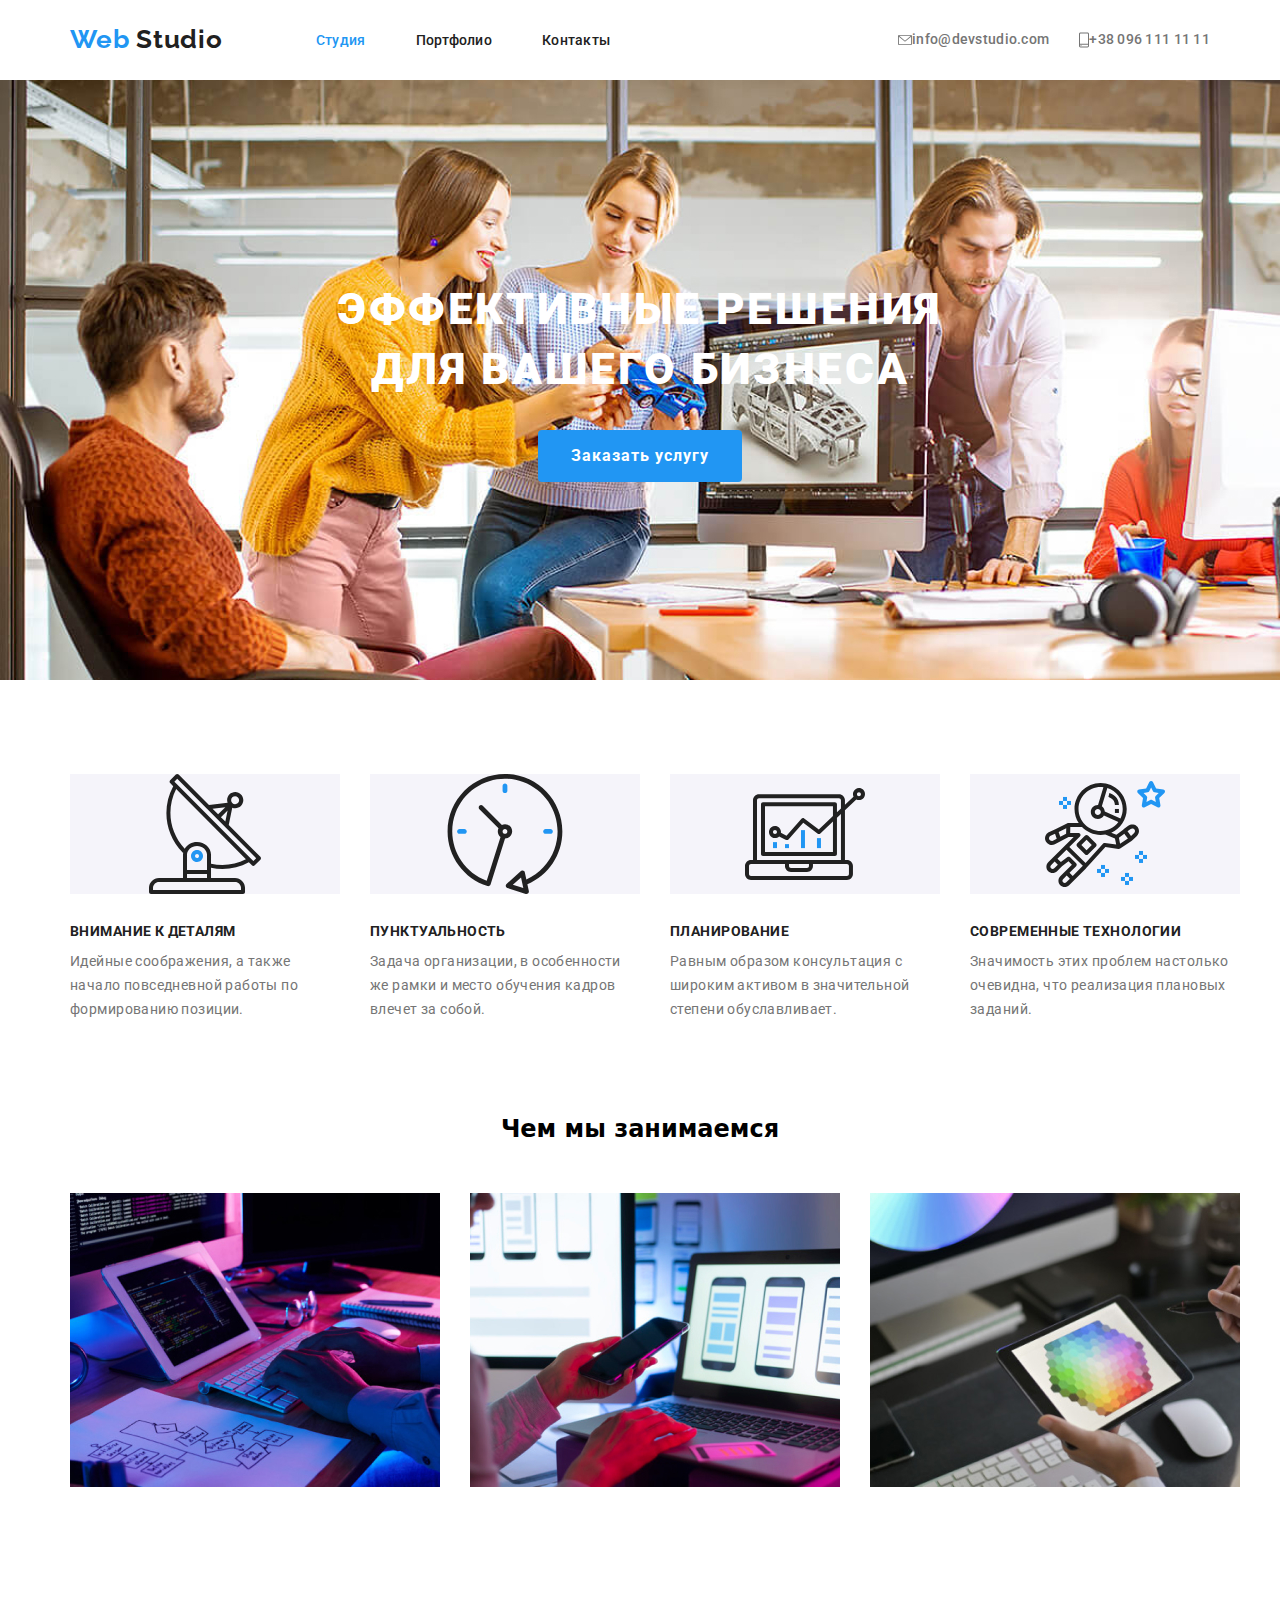
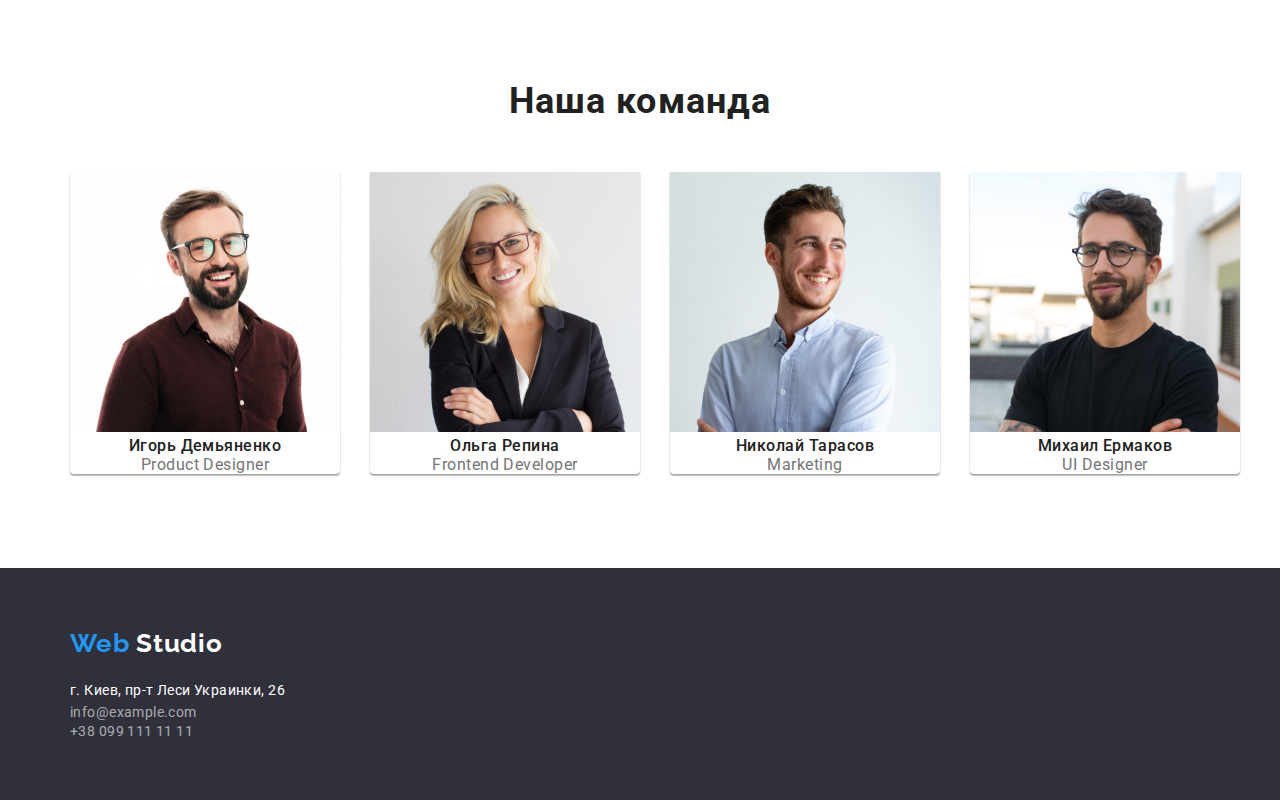
==== commit 7497a3ab: "исправления после флексов 1" ====
--- a/index.html
+++ b/index.html
@@ -6,7 +6,7 @@
     <meta name="viewport" content="width=device-width, initial-scale=1.0" />
     <title>Студия</title>
 
-    <link href="https://fonts.googleapis.com/css2?family=Raleway:wght@700&family=Roboto:wght@500;700;900&display=swap"
+    <link href="https://fonts.googleapis.com/css2?family=Raleway:wght@700&family=Roboto:wght@400;500;700;900&display=swap"
         rel="stylesheet"><!-- подключаем шрифт -->
     <link rel="stylesheet"
         href="https://cdnjs.cloudflare.com/ajax/libs/modern-normalize/0.7.0/modern-normalize.min.css" />
@@ -17,24 +17,24 @@
 
 <body>
     <header>
-        <div class="container">
-            <nav>
+        <div class="container flex">
+            <nav class="main-nav">
                 <a href="./index.html" class="logo link" aria-label="логотип" lang="en">
                     <span class="color">Web</span> Studio
                 </a>
-                <ul class="site-nav">
-                    <li><a href="./index.html" class="link current">Студия</a></li>
-                    <li><a href="./portfolio.html" class="link">Портфолио</a></li>
-                    <li><a href="#address" class="link">Контакты</a></li>
+                <ul class="site-nav list">
+                    <li class="item"><a href="./index.html" class="link current">Студия</a></li>
+                    <li class="item"><a href="./portfolio.html" class="link">Портфолио</a></li>
+                    <li class="item"><a href="#address" class="link">Контакты</a></li>
                 </ul>
             </nav>
 
-            <ul class="contacts">
-                <li>
+            <ul class="contacts list">
+                <li class="item">
                     <a href="#" class="contacts-imail link">
                         <img src="./images/imail.svg" alt="значек имэйла">info@devstudio.com</a>
                 </li>
-                <li>
+                <li class="item">
                     <a href="tel:+380961111111" class="contacts-phone link">
                         <img src="./images/phone.svg" alt="значек телефона">+38 096 111
                         11
@@ -48,36 +48,36 @@
     <main>
         <section class="hero container-hero">
             <h1 class="hero-title">Эффективные решения для вашего бизнеса</h1>
-            <a href="#" class="button link">Заказать услугу</a>
+            <button type="button" class="button">Заказать услугу </button>
         </section>
 
 
         <section class="section">
             <div class="container">
                 <h2 hidden>Оссобенности</h2>
-                <ul>
-                    <li>
-                        <img src="./images/antenna.svg" alt="Спутниковая антена">
+                <ul class="about list">
+                    <li class="item">
+                        <div class="img"><img src="./images/antenna.svg" alt="Спутниковая антена"></div>
                         <h3 class="section-title">Внимание к деталям</h3>
                         <p class="section-text">Идейные соображения, а также начало повседневной работы по формированию
                             позиции.</p>
                     </li>
-                    <li>
-                        <img src="./images/clock.svg" alt="часы">
+                    <li class="item">
+                        <div class="img"><img src="./images/clock.svg" alt="часы"></div>
                         <h3 class="section-title">Пунктуальность</h3>
                         <p class="section-text">Задача организации, в особенности же рамки и место обучения кадров
                             влечет за собой.
                         </p>
                     </li>
-                    <li>
-                        <img src="./images/diagram.svg" alt="Компьютер с диаграмой">
+                    <li class="item">
+                        <div class="img"><img src="./images/diagram.svg" alt="Компьютер с диаграмой"></div>
                         <h3 class="section-title">Планирование</h3>
                         <p class="section-text">Равным образом консультация с широким активом в значительной степени
                             обуславливает.
                         </p>
                     </li>
-                    <li>
-                        <img src="./images/gagarin.svg" alt="Астронафт">
+                    <li class="item">
+                        <div class="img"><img src="./images/gagarin.svg" alt="Астронафт"></div>
                         <h3 class="section-title">Современные технологии</h3>
                         <p class="section-text">Значимость этих проблем настолько очевидна, что реализация плановых
                             заданий.</p>
@@ -87,120 +87,114 @@
         </section>
 
 
-        <section class="work">
+        <section class="work">            
             <div class="container">
                 <h2 class="work-title">Чем мы занимаемся</h2>
-                <ul>
-                    <li>
-                        <a href="#" class="link">
-                            <img src="./images/comp.jpg" alt="ноутбук" width="370" height="294">
-                            <p class="work-text">Десктопные приложения</p>
-                        </a>
-                    </li>
-                    <li>
-                        <a href="#" class="link">
-                            <img src="./images/Phone2.jpg" alt="телефон" width="370" height="294">
-                            <p class="work-text">Мобильные приложения</p>
-                        </a>
-                    </li>
-                    <li>
-                        <a href="#" class="link">
-                            <img src="./images/monitor.jpg" alt="монитор" width="370" height="294">
-                            <p class="work-text">Дизайнерские решения</p>
-                        </a>
-                    </li>
-                </ul>
-            </div>
-        </section>
-
-
-        <section class="container-team">
+                <ul class="list">
+                    <li class="item">                    
+                        <img src="./images/comp.jpg" alt="ноутбук" width="370" height="294">
+                        <!-- <p class="work-text">Десктопные приложения</p> -->                        
+                    </li>
+                    <li class="item">                        
+                        <img src="./images/Phone2.jpg" alt="телефон" width="370" height="294">
+                        <!-- <p class="work-text">Мобильные приложения</p> -->                        
+                    </li>
+                    <li class="item">                        
+                        <img src="./images/monitor.jpg" alt="монитор" width="370" height="294">
+                        <!-- <p class="work-text">Дизайнерские решения</p> -->                        
+                    </li>
+                </ul>
+            </div>
+        </section>
+
+
+        <section class="team">
             <div class="container">
                 <h2 class="team-title">Наша команда</h2>
-                <ul>
-                    <li>
+                <ul class="list">
+                    <li class="item">
                         <img src="./images/nikolay-kucherenko.jpg" alt="Игорь Демьяненко" width="270" height="260">
                         <p class="team-name">Игорь Демьяненко</p>
                         <p class="team-position" lang="en">Product Designer</p>
-                        <ul>
-                            <li>
-                                <a href="#" target="_blank" aria-label="сылка на instagram"></a>
-                            </li>
-                            <li>
-                                <a href="#" target="_blank" aria-label="сылка на twitter"></a>
-                            </li>
-                            <li>
-                                <a href="#" target="_blank" aria-label="сылка на facebook"></a>
-                            </li>
-                            <li>
-                                <a href="#" target="_blank" aria-label="сылка на linkedin"></a>
-                            </li>
-                        </ul>
-                    </li>
-                    <li>
+                        <ul class="list">
+                            <li>
+                                <a href="#" class="link" target="_blank" aria-label="сылка на instagram"></a>
+                            </li>
+                            <li>
+                                <a href="#" class="link" target="_blank" aria-label="сылка на twitter"></a>
+                            </li>
+                            <li>
+                                <a href="#" class="link" target="_blank" aria-label="сылка на facebook"></a>
+                            </li>
+                            <li>
+                                <a href="#" class="link" target="_blank" aria-label="сылка на linkedin"></a>
+                            </li>
+                        </ul>
+                    </li>
+                    <li class="item">
                         <img src="./images/olga-ivanova.jpg" alt="Ольга Репина" width="270" height="260">
                         <p class="team-name">Ольга Репина</p>
                         <p class="team-position" lang="en">Frontend Developer</p>
-                        <ul>
-                            <li>
-                                <a href="#" target="_blank" aria-label="сылка на instagram"></a>
-                            </li>
-                            <li>
-                                <a href="#" target="_blank" aria-label="сылка на twitter"></a>
-                            </li>
-                            <li>
-                                <a href="#" target="_blank" aria-label="сылка на facebook"></a>
+                        <ul class="list">
+                            <li>
+                                <a href="#" class="link" target="_blank" aria-label="сылка на instagram"></a>
+                            </li>
+                            <li>
+                                <a href="#" class="link" target="_blank" aria-label="сылка на twitter"></a>
+                            </li>
+                            <li>
+                                <a href="#" class="link" target="_blank" aria-label="сылка на facebook"></a>
                             </li>
                             <li>
                                 <a href="#" target="_blank" aria-label="сылка на linkedin"></a>
                             </li>
                         </ul>
                     </li>
-                    <li>
+                    <li class="item">
                         <img src="./images/andrey-shevchenko.jpg" alt="Николай Тарасов" width="270" height="260">
                         <p class="team-name">Николай Тарасов</p>
                         <p class="team-position" lang="en">Marketing</p>
-                        <ul>
-                            <li>
-                                <a href="#" target="_blank" aria-label="сылка на instagram"></a>
-                            </li>
-                            <li>
-                                <a href="#" target="_blank" aria-label="сылка на twitter"></a>
-                            </li>
-                            <li>
-                                <a href="#" target="_blank" aria-label="сылка на facebook"></a>
-                            </li>
-                            <li>
-                                <a href="#" target="_blank" aria-label="сылка на linkedin"></a>
-                            </li>
-                        </ul>
-                    </li>
-                    <li>
+                        <ul class="list">
+                            <li>
+                                <a href="#" class="link" target="_blank" aria-label="сылка на instagram"></a>
+                            </li>
+                            <li>
+                                <a href="#" class="link" target="_blank" aria-label="сылка на twitter"></a>
+                            </li>
+                            <li>
+                                <a href="#" class="link" target="_blank" aria-label="сылка на facebook"></a>
+                            </li>
+                            <li>
+                                <a href="#" class="link" target="_blank" aria-label="сылка на linkedin"></a>
+                            </li>
+                        </ul>
+                    </li>
+                    <li class="item">
                         <img src="./images/ivan-nikolaevich.jpg" alt="Михаил Ермаков" width="270" height="260">
                         <p class="team-name">Михаил Ермаков</p>
                         <p class="team-position" lang="en">UI Designer</p>
-                        <ul>
-                            <li>
-                                <a href="#" target="_blank" aria-label="сылка на instagram"></a>
-                            </li>
-                            <li>
-                                <a href="#" target="_blank" aria-label="сылка на twitter"></a>
-                            </li>
-                            <li>
-                                <a href="#" target="_blank" aria-label="сылка на facebook"></a>
-                            </li>
-                            <li>
-                                <a href="#" target="_blank" aria-label="сылка на linkedin"></a>
-                            </li>
-                        </ul>
-                    </li>\
+                        <ul class="list">
+                            <li>
+                                <a href="#" class="link" target="_blank" aria-label="сылка на instagram"></a>
+                            </li>
+                            <li>
+                                <a href="#" class="link" target="_blank" aria-label="сылка на twitter"></a>
+                            </li>
+                            <li>
+                                <a href="#" class="link" target="_blank" aria-label="сылка на facebook"></a>
+                            </li>
+                            <li>
+                                <a href="#" class="link" target="_blank" aria-label="сылка на linkedin"></a>
+                            </li>
+                        </ul>
+                    </li>
                 </ul>
             </div>
         </section>
 
         <!-- <section>
             <h2 class="clients">Постоянные клиенты</h2>
-            <ul>
+            <ul class="list">
                 <li><a href="#" target="_blank"><img src="./images/logo-1.svg" alt="сылка на логотип клиента 1"></a>
                 </li>
                 <li><a href="#" target="_blank"><img src="./images/logo-2.svg" alt="сылка на логотип клиента 2"></a>
@@ -220,11 +214,11 @@
 
     <footer>
         <div class="container">
-            <div>
+            <div class="first-contaner">
                 <a href="./index.html" class="link logo-footer" aria-label="логотип" lang="en">
                     <span class="color">Web</span> Studio
                 </a>
-                <address id="address">
+                <address id="address" class="adress-footer">
                     <a href="https://goo.gl/maps/UruoTMuBv4FQU7uC8" target="_blank" class="adress-text link">г. Киев,
                         пр-т
                         Леси Украинки, 26</a><br>
@@ -233,11 +227,11 @@
                 </address>
             </div>
 
-            <!--
-            <section class="connection">h
+<!--             
+            <section class="connection">
                 <h2 hidden >присоеденяйтесь</h2>
                 <b class="connection-title">присоединяйтесь</b>
-                <ul>
+                <ul class="list">
                     <li>
                         <a href="#" target="_blank" aria-label="сылка на instagram"></a>
                     </li>
@@ -255,8 +249,8 @@
 
             <div>
                 <button type="button" class="button">Подписаться</button>
-            </div> -->
-        </div>
+            </div>-->
+        </div> 
     </footer>
 </body>
 
--- a/css/styles.css
+++ b/css/styles.css
@@ -3,6 +3,7 @@
   --active-text-color: #2196f3;
   --title-text-color: #757575;
   --interactive-text-color: #ffffff;
+  --bg: #F5F4FA;
 }
 
 .link {
@@ -13,17 +14,34 @@
   color: var(--heading-text-color);
 }
 
-ul {
+.list {
   list-style: none;
   margin: 0;
   padding: 0;
 }
 
+.flex {
+  display: flex;
+}
+
+.container {
+  align-items: center;
+  max-width: 1170px;
+  margin-left: auto;
+  margin-right: auto;
+  padding-left: 15px;
+  padding-right: 15px;
+}
+
+
 /* HEADER */
 
 /*  logo */
 
 .logo {
+  padding-top: 24px;
+  padding-bottom: 25px;
+
   font-family: Raleway;
   font-style: normal;
   font-weight: 700;
@@ -38,8 +56,23 @@
 }
 
 /* Навигация */
+.main-nav {
+  display: flex;
+  align-items: center;
+}
 
 .site-nav {
+  display: flex;
+  margin-left: 93px;
+  
+}
+
+.site-nav .item +.item {
+  margin-left: 50px;
+}
+
+.site-nav .link {
+  /* display: block; */
   font-family: Roboto;
   font-weight: 500;
   font-size: 14px;
@@ -52,12 +85,16 @@
   color: var(--active-text-color);
 }
 
-.site-nav .link.current {
+.current {
   color: var(--active-text-color);
 }
 
 /* контакты */
 .contacts {
+  display: flex;
+  align-items: center;
+  margin-left: auto;
+
   font-family: Roboto;
   font-style: normal;
   font-weight: 500;
@@ -66,8 +103,14 @@
   letter-spacing: 0.02em;
 }
 
+.contacts .item +.item {
+  margin-left: 30px;
+}
+
 .contacts-imail,
 .contacts-phone {
+  display: flex;
+  align-content: center;
   color: var(--title-text-color);
 }
 .contacts .contacts-imail:hover,
@@ -88,6 +131,7 @@
   margin-left: auto;
   margin-right: auto;
   width: 696px;
+
   font-family: 'Roboto';
   font-style: normal;
   font-weight: 900;
@@ -101,33 +145,32 @@
 
 .container-hero {
   background-image: url(../images/baner.jpg);
-  width: 1600px;
+  max-width: 1600px;
   height: 600px;
-  padding: 0;
-  margin: 0, 0, 94, 0;
-  outline: 1px solid red;
+  padding-top: 200px;
 }
 
 /* button */
 
 .button {
+  display: block;
+  padding: 10px 32px;
+  border-color: var(--active-text-color);
+  border-radius: 4px;
+  border: 1px solid transparent;
+  margin-left: auto;
+  margin-right: auto;
+
   font-family: Roboto;
   font-style: normal;
   font-weight: 700;
   font-size: 16px;
   line-height: 1.88;
   letter-spacing: 0.06em;
-  text-align: center;
+  text-align: center;  
   color: var(--interactive-text-color);
   background-color: var(--active-text-color);
-  /* новое */
-  margin-left: auto;
-  margin-right: auto;
-  display: inline-block;
-  border-color: var(--active-text-color);
-  border-radius: 4px;
-  padding: 10px 32px;
-  border: 1px solid transparent;
+
 }
 
 .radio-button {
@@ -139,8 +182,11 @@
   text-align: center;
   letter-spacing: 0.03em;
   text-transform: capitalize;
-  color: var(--heading-text-color);
-  background: var(--interactive-text-color);
+  border-radius: 4px;
+  border: 1px solid transparent;
+
+  color: var(--heading-text-color);
+  background: var(--bg);
 }
 .radio-button:hover,
 .radio-button:focus {
@@ -149,11 +195,39 @@
 }
 
 /* оссобенности */
+/* about */
+
+.section {
+  padding-top: 94px;
+}
+
+.about {
+  display: flex;
+}
+
+.about .item {
+  width: 270px;
+}
+
+.about .item +.item {
+  margin-left: 30px;
+}
+
+.about .img {
+  display: flex;
+  justify-content: center;
+  align-content: center;
+  width: 270px;
+  height: 120px;
+  background-color: var(--bg);
+}
 
 .section-title {
   margin: 0;
   margin-bottom: 10;
-  padding: 0;
+  padding-top: 30px;
+ 
+
   font-family: Roboto;
   font-style: normal;
   font-weight: 700;
@@ -166,10 +240,11 @@
 
 .section-text {
   margin: 0;
-  padding: 0;
-  font-family: Roboto;
-  font-style: normal;
-  font-weight: 500;
+  padding-top: 10px;
+
+  font-family: Roboto;
+  font-style: normal;
+  font-weight: 400;
   font-size: 14px;
   line-height: 1.71;
   letter-spacing: 0.03em;
@@ -177,9 +252,27 @@
 }
 
 /* чем мы занимаемся */
+.work {
+  padding-top: 94px;
+  padding-bottom: 94px;
+}
+
+.work .container {
+  flex-direction: column;
+}
+
+.work .list {
+  display: flex;
+}
+
+.work .item +.item {
+  margin-left: 30px;
+}
 
 .work-title {
   margin: 0;
+  margin-bottom: 50px;
+  text-align: center;
 }
 
 .work-totel {
@@ -194,6 +287,7 @@
 
 .work-text {
   margin: 0;
+
   font-family: Roboto;
   font-style: normal;
   font-weight: 700;
@@ -207,13 +301,22 @@
 
 /* НАША КОМАНДА */
 
-.container-team {
-  /* background: #f5f4fa; */
-  width: 1600px;
-}
+  .team {
+    padding-top: 94px;
+    padding-bottom: 94px;
+  /*background: var(--bg);
+  width: 1600px;*/
+} 
+
+ .team .container {
+  flex-direction: column;
+} 
 
 .team-title {
   margin: 0;
+  margin-bottom: 50px;
+  text-align: center;
+
   font-family: Roboto;
   font-style: normal;
   font-weight: 700;
@@ -221,6 +324,19 @@
   line-height: 1.17;
   letter-spacing: 0.03em;
   color: var(--heading-text-color);
+}
+
+.team .item +.item {
+  margin-left: 30px;
+}
+
+.team .item {
+  box-shadow: 0px 1px 3px rgba(0, 0, 0, 0.12), 0px 1px 1px rgba(0, 0, 0, 0.14), 0px 2px 1px rgba(0, 0, 0, 0.2);
+  border-radius: 0px 0px 4px 4px;
+}
+
+.team .list {
+  display: flex;
 }
 
 .team-name {
@@ -230,6 +346,7 @@
   font-weight: 500;
   font-size: 16px;
   line-height: 1.19;
+  text-align: center;
   letter-spacing: 0.03em;
   color: var(--heading-text-color);
 }
@@ -238,7 +355,7 @@
   margin: 0;
   font-family: Roboto;
   font-style: normal;
-  font-weight: 500;
+  font-weight: 400;
   font-size: 16px;
   line-height: 1.19;
   text-align: center;
@@ -250,17 +367,32 @@
 
 footer {
   background: #2f303a;
-  width: 1600px;
-}
+  padding-top: 60px;
+  padding-bottom: 60px;
+}
+
+
+
 
 .logo-footer {
   color: var(--interactive-text-color);
+  font-family: Raleway;
+  font-style: normal;
+  font-weight: 700;
+  font-size: 26px;
+  line-height: 1.192;
+
+  letter-spacing: 0.03em;
+}
+
+.adress-footer {
+  padding-top: 20px;
 }
 
 .adress-text {
   font-family: Roboto;
   font-style: normal;
-  font-weight: normal;
+  font-weight: 400;
   font-size: 14px;
   line-height: 1.71;
   letter-spacing: 0.03em;
@@ -268,9 +400,11 @@
 }
 
 .adress-imail {
-  font-family: Roboto;
-  font-style: normal;
-  font-weight: 500;
+  padding-top: 9px;
+
+  font-family: Roboto;
+  font-style: normal;
+  font-weight: 400;
   font-size: 14px;
   line-height: 1.17;
   letter-spacing: 0.03em;
@@ -278,9 +412,11 @@
 }
 
 .adress-phone {
-  font-family: Roboto;
-  font-style: normal;
-  font-weight: 500;
+  padding-top: 9px;
+
+  font-family: Roboto;
+  font-style: normal;
+  font-weight: 400;
   font-size: 14px;
   line-height: 1.17;
   letter-spacing: 0.03em;
@@ -300,6 +436,21 @@
 
 /* портфолио */
 /* main */
+/* 
+
+
+.list-items:not(:nth-last-child(-n+3)) {
+  margin-bottom:20px;
+} */
+
+.portfolio{
+  padding-top: 94px;
+}
+
+.portfolio-filter .item {
+  width: 370px;
+  height: 404px; 
+}
 
 .exaple-titel {
   font-family: Roboto;
@@ -314,7 +465,7 @@
 .example-text {
   font-family: Roboto;
   font-style: normal;
-  font-weight: normal;
+  font-weight: 400;
   font-size: 16px;
   line-height: 1.88;
   letter-spacing: 0.03em;
@@ -324,7 +475,7 @@
 .example-active {
   font-family: Roboto;
   font-style: normal;
-  font-weight: 500;
+  font-weight: 400;
   font-size: 18px;
   line-height: 1.56;
   letter-spacing: 0.03em;
@@ -339,10 +490,4 @@
 
 } */
 
-.container {
-  width: 1170px;
-  margin-left: auto;
-  margin-right: auto;
-  padding-left: 15px;
-  padding-right: 15px;
-}
+
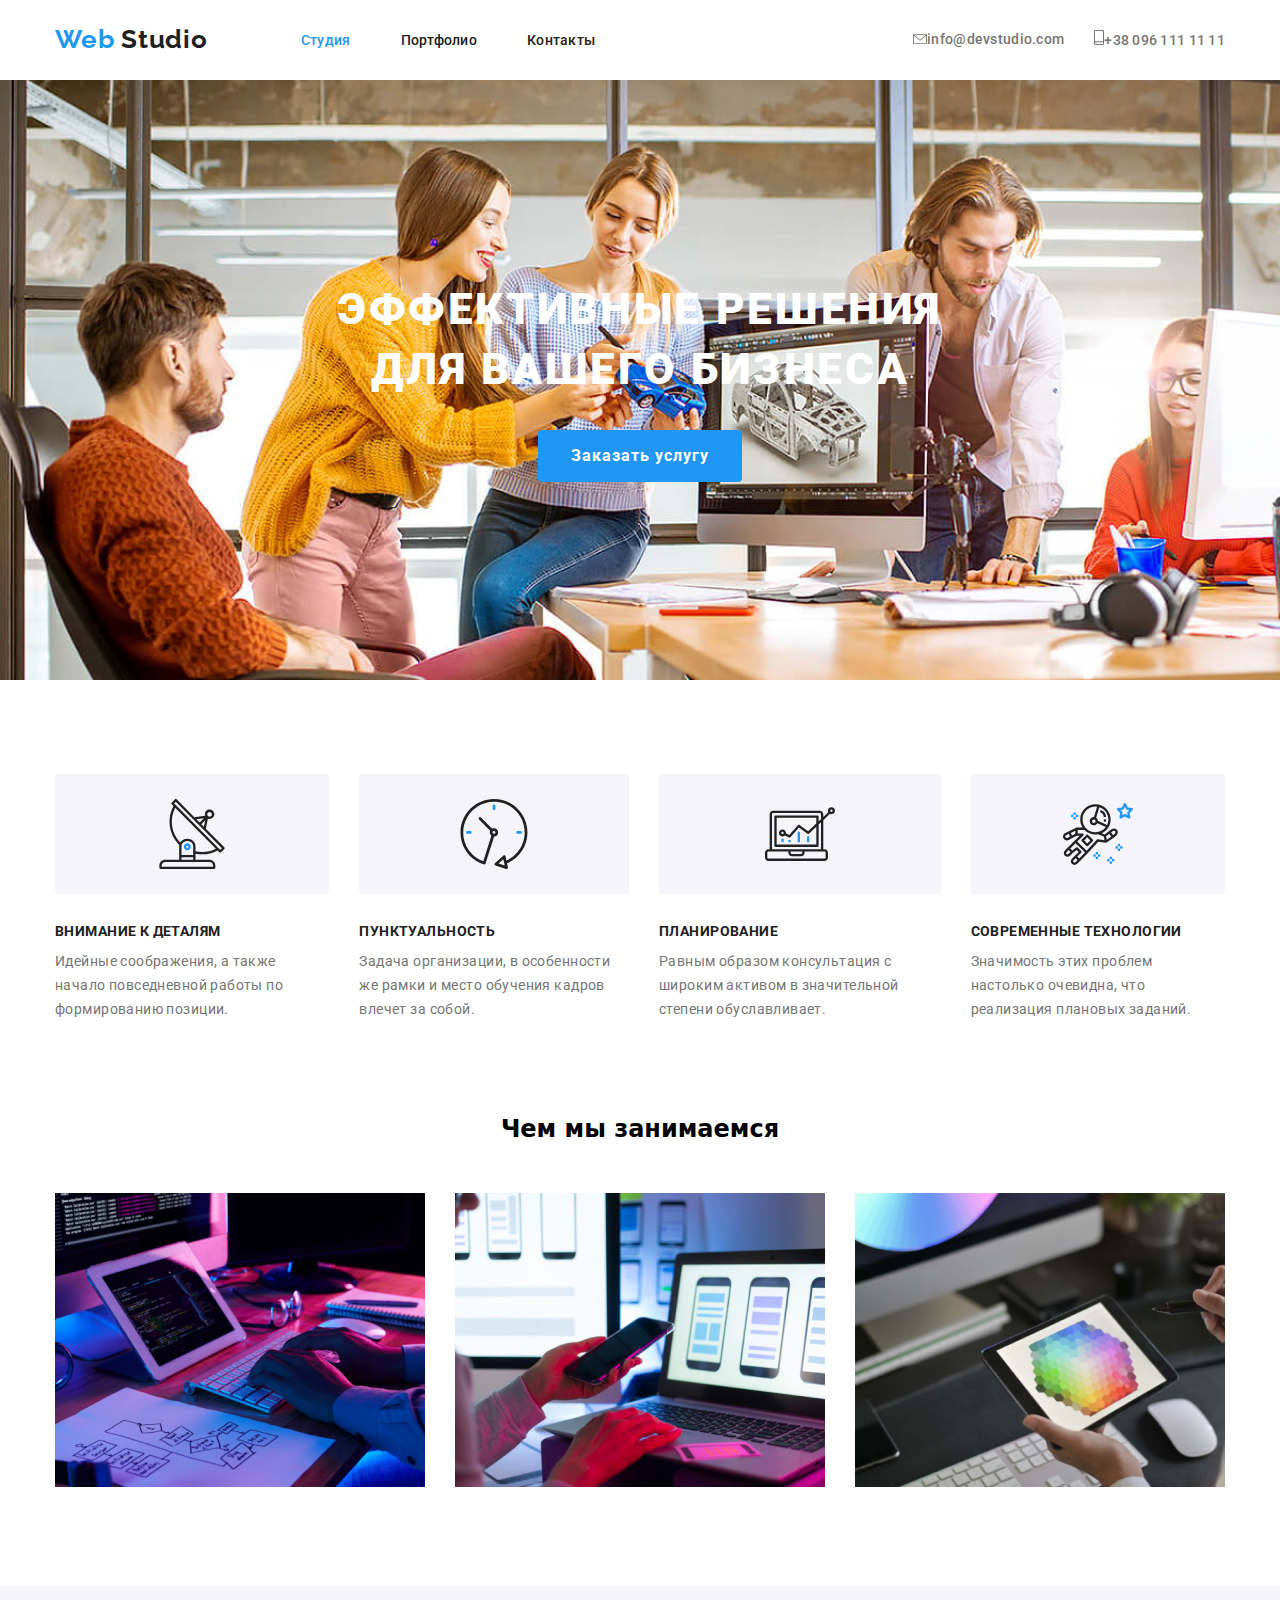
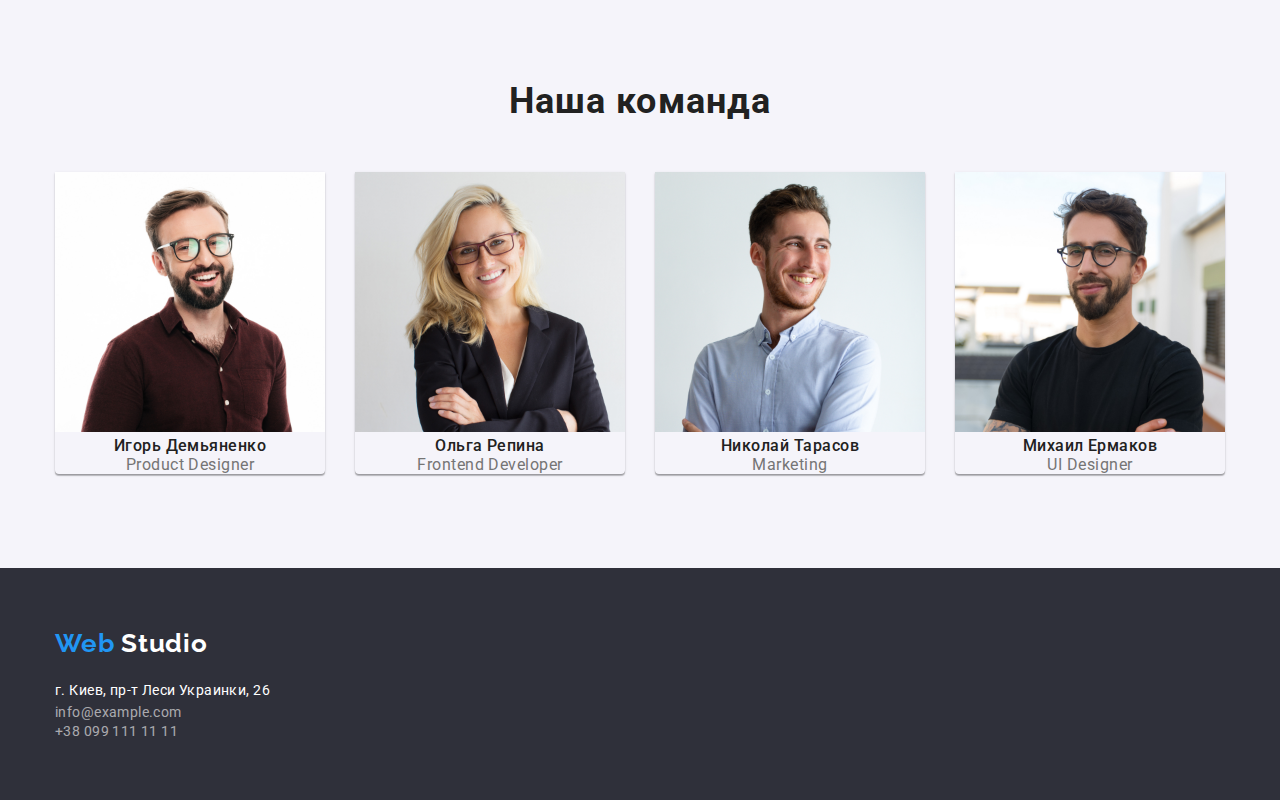
==== commit 538cd301: "mb full" ====
--- a/index.html
+++ b/index.html
@@ -6,7 +6,8 @@
     <meta name="viewport" content="width=device-width, initial-scale=1.0" />
     <title>Студия</title>
 
-    <link href="https://fonts.googleapis.com/css2?family=Raleway:wght@700&family=Roboto:wght@400;500;700;900&display=swap"
+    <link
+        href="https://fonts.googleapis.com/css2?family=Raleway:wght@700&family=Roboto:wght@400;500;700;900&display=swap"
         rel="stylesheet"><!-- подключаем шрифт -->
     <link rel="stylesheet"
         href="https://cdnjs.cloudflare.com/ajax/libs/modern-normalize/0.7.0/modern-normalize.min.css" />
@@ -18,18 +19,18 @@
 <body>
     <header>
         <div class="container flex">
-            <nav class="main-nav">
+            <nav class="main-nav flex">
                 <a href="./index.html" class="logo link" aria-label="логотип" lang="en">
                     <span class="color">Web</span> Studio
                 </a>
-                <ul class="site-nav list">
+                <ul class="site-nav list flex">
                     <li class="item"><a href="./index.html" class="link current">Студия</a></li>
                     <li class="item"><a href="./portfolio.html" class="link">Портфолио</a></li>
                     <li class="item"><a href="#address" class="link">Контакты</a></li>
                 </ul>
             </nav>
 
-            <ul class="contacts list">
+            <ul class="contacts list flex">
                 <li class="item">
                     <a href="#" class="contacts-imail link">
                         <img src="./images/imail.svg" alt="значек имэйла">info@devstudio.com</a>
@@ -55,29 +56,29 @@
         <section class="section">
             <div class="container">
                 <h2 hidden>Оссобенности</h2>
-                <ul class="about list">
-                    <li class="item">
-                        <div class="img"><img src="./images/antenna.svg" alt="Спутниковая антена"></div>
+                <ul class="about list flex">
+                    <li class="item">
+                        <div class="img flex"><img src="./images/antenna.svg" alt="Спутниковая антена"></div>
                         <h3 class="section-title">Внимание к деталям</h3>
                         <p class="section-text">Идейные соображения, а также начало повседневной работы по формированию
                             позиции.</p>
                     </li>
                     <li class="item">
-                        <div class="img"><img src="./images/clock.svg" alt="часы"></div>
+                        <div class="img flex"><img src="./images/clock.svg" alt="часы"></div>
                         <h3 class="section-title">Пунктуальность</h3>
                         <p class="section-text">Задача организации, в особенности же рамки и место обучения кадров
                             влечет за собой.
                         </p>
                     </li>
                     <li class="item">
-                        <div class="img"><img src="./images/diagram.svg" alt="Компьютер с диаграмой"></div>
+                        <div class="img flex"><img src="./images/diagram.svg" alt="Компьютер с диаграмой"></div>
                         <h3 class="section-title">Планирование</h3>
                         <p class="section-text">Равным образом консультация с широким активом в значительной степени
                             обуславливает.
                         </p>
                     </li>
                     <li class="item">
-                        <div class="img"><img src="./images/gagarin.svg" alt="Астронафт"></div>
+                        <div class="img flex"><img src="./images/gagarin.svg" alt="Астронафт"></div>
                         <h3 class="section-title">Современные технологии</h3>
                         <p class="section-text">Значимость этих проблем настолько очевидна, что реализация плановых
                             заданий.</p>
@@ -87,21 +88,21 @@
         </section>
 
 
-        <section class="work">            
+        <section class="work">
             <div class="container">
                 <h2 class="work-title">Чем мы занимаемся</h2>
-                <ul class="list">
-                    <li class="item">                    
+                <ul class="list flex">
+                    <li class="item">
                         <img src="./images/comp.jpg" alt="ноутбук" width="370" height="294">
-                        <!-- <p class="work-text">Десктопные приложения</p> -->                        
-                    </li>
-                    <li class="item">                        
+                        <!-- <p class="work-text">Десктопные приложения</p> -->
+                    </li>
+                    <li class="item">
                         <img src="./images/Phone2.jpg" alt="телефон" width="370" height="294">
-                        <!-- <p class="work-text">Мобильные приложения</p> -->                        
-                    </li>
-                    <li class="item">                        
+                        <!-- <p class="work-text">Мобильные приложения</p> -->
+                    </li>
+                    <li class="item">
                         <img src="./images/monitor.jpg" alt="монитор" width="370" height="294">
-                        <!-- <p class="work-text">Дизайнерские решения</p> -->                        
+                        <!-- <p class="work-text">Дизайнерские решения</p> -->
                     </li>
                 </ul>
             </div>
@@ -111,7 +112,7 @@
         <section class="team">
             <div class="container">
                 <h2 class="team-title">Наша команда</h2>
-                <ul class="list">
+                <ul class="list flex">
                     <li class="item">
                         <img src="./images/nikolay-kucherenko.jpg" alt="Игорь Демьяненко" width="270" height="260">
                         <p class="team-name">Игорь Демьяненко</p>
@@ -227,7 +228,7 @@
                 </address>
             </div>
 
-<!--             
+            <!--             
             <section class="connection">
                 <h2 hidden >присоеденяйтесь</h2>
                 <b class="connection-title">присоединяйтесь</b>
@@ -250,7 +251,7 @@
             <div>
                 <button type="button" class="button">Подписаться</button>
             </div>-->
-        </div> 
+        </div>
     </footer>
 </body>
 
--- a/css/styles.css
+++ b/css/styles.css
@@ -3,7 +3,7 @@
   --active-text-color: #2196f3;
   --title-text-color: #757575;
   --interactive-text-color: #ffffff;
-  --bg: #F5F4FA;
+  --bg: #f5f4fa;
 }
 
 .link {
@@ -26,14 +26,13 @@
 
 .container {
   align-items: center;
-  max-width: 1170px;
+  max-width: 1200px;
   margin-left: auto;
   margin-right: auto;
   padding-left: 15px;
   padding-right: 15px;
 }
 
-
 /* HEADER */
 
 /*  logo */
@@ -57,17 +56,14 @@
 
 /* Навигация */
 .main-nav {
-  display: flex;
   align-items: center;
 }
 
 .site-nav {
-  display: flex;
   margin-left: 93px;
-  
-}
-
-.site-nav .item +.item {
+}
+
+.site-nav .item + .item {
   margin-left: 50px;
 }
 
@@ -91,7 +87,6 @@
 
 /* контакты */
 .contacts {
-  display: flex;
   align-items: center;
   margin-left: auto;
 
@@ -103,14 +98,16 @@
   letter-spacing: 0.02em;
 }
 
-.contacts .item +.item {
+.contacts .item {
+  align-items: center;
+}
+
+.contacts .item + .item {
   margin-left: 30px;
 }
 
 .contacts-imail,
 .contacts-phone {
-  display: flex;
-  align-content: center;
   color: var(--title-text-color);
 }
 .contacts .contacts-imail:hover,
@@ -154,7 +151,10 @@
 
 .button {
   display: block;
-  padding: 10px 32px;
+  padding-top: 10px;
+  padding-right: 32px;
+  padding-bottom: 10px;
+  padding-left: 32px;
   border-color: var(--active-text-color);
   border-radius: 4px;
   border: 1px solid transparent;
@@ -167,13 +167,17 @@
   font-size: 16px;
   line-height: 1.88;
   letter-spacing: 0.06em;
-  text-align: center;  
+  text-align: center;
   color: var(--interactive-text-color);
   background-color: var(--active-text-color);
-
 }
 
 .radio-button {
+  padding-top: 6px;
+  padding-right: 22px;
+  padding-bottom: 6px;
+  padding-left: 22px;
+
   font-family: Roboto;
   font-style: normal;
   font-weight: 500;
@@ -194,6 +198,10 @@
   background: var(--active-text-color);
 }
 
+.portfolio-buttons .item + .item {
+  margin-left: 8px;
+}
+
 /* оссобенности */
 /* about */
 
@@ -201,32 +209,30 @@
   padding-top: 94px;
 }
 
-.about {
-  display: flex;
+.about .flex {
+  flex-wrap: wrap;
 }
 
 .about .item {
-  width: 270px;
-}
-
-.about .item +.item {
+  width: calc((100% - 30 * 3) / 4);
+}
+
+.about .item + .item {
   margin-left: 30px;
 }
 
 .about .img {
-  display: flex;
   justify-content: center;
   align-content: center;
-  width: 270px;
   height: 120px;
   background-color: var(--bg);
+  border-radius: 4px;
 }
 
 .section-title {
   margin: 0;
   margin-bottom: 10;
   padding-top: 30px;
- 
 
   font-family: Roboto;
   font-style: normal;
@@ -257,15 +263,11 @@
   padding-bottom: 94px;
 }
 
-.work .container {
-  flex-direction: column;
-}
-
-.work .list {
-  display: flex;
-}
-
-.work .item +.item {
+.work .item {
+  width: calc((100% - 30 * 2) / 3);
+}
+
+.work .item + .item {
   margin-left: 30px;
 }
 
@@ -301,16 +303,15 @@
 
 /* НАША КОМАНДА */
 
-  .team {
-    padding-top: 94px;
-    padding-bottom: 94px;
-  /*background: var(--bg);
-  width: 1600px;*/
-} 
-
- .team .container {
+.team {
+  padding-top: 94px;
+  padding-bottom: 94px;
+  background: var(--bg);
+}
+
+.team .container {
   flex-direction: column;
-} 
+}
 
 .team-title {
   margin: 0;
@@ -326,17 +327,15 @@
   color: var(--heading-text-color);
 }
 
-.team .item +.item {
+.team .item + .item {
   margin-left: 30px;
 }
 
 .team .item {
-  box-shadow: 0px 1px 3px rgba(0, 0, 0, 0.12), 0px 1px 1px rgba(0, 0, 0, 0.14), 0px 2px 1px rgba(0, 0, 0, 0.2);
+  width: calc((100% - 30 * 3) / 4);
+  box-shadow: 0px 1px 3px rgba(0, 0, 0, 0.12), 0px 1px 1px rgba(0, 0, 0, 0.14),
+    0px 2px 1px rgba(0, 0, 0, 0.2);
   border-radius: 0px 0px 4px 4px;
-}
-
-.team .list {
-  display: flex;
 }
 
 .team-name {
@@ -371,9 +370,6 @@
   padding-bottom: 60px;
 }
 
-
-
-
 .logo-footer {
   color: var(--interactive-text-color);
   font-family: Raleway;
@@ -438,21 +434,31 @@
 /* main */
 /* 
 
-
-.list-items:not(:nth-last-child(-n+3)) {
-  margin-bottom:20px;
 } */
 
-.portfolio{
+.portfolio {
   padding-top: 94px;
+  padding-bottom: 94px;
+}
+
+.portfolio-buttons {
+  justify-content: center;
 }
 
 .portfolio-filter .item {
   width: 370px;
-  height: 404px; 
-}
-
-.exaple-titel {
+  height: calc((100% - 30 * 2) / 3);
+}
+
+.container-text {
+  padding-top: 20px;
+  padding-bottom: 20px;
+  padding-left: 24px;
+}
+
+.example-titel {
+  margin: 0;
+  margin-bottom: 4 px;
   font-family: Roboto;
   font-style: normal;
   font-weight: 700;
@@ -463,6 +469,7 @@
 }
 
 .example-text {
+  margin: 0;
   font-family: Roboto;
   font-style: normal;
   font-weight: 400;
@@ -473,6 +480,7 @@
 }
 
 .example-active {
+  margin: 0;
   font-family: Roboto;
   font-style: normal;
   font-weight: 400;
@@ -483,11 +491,29 @@
   background: var(--active-text-color); /* на время*/
 }
 
-/* .header-container {
+.portfolio-filter {
+  flex-wrap: wrap;
+  padding-top: 34px;
+}
+
+.portfolio-filter .item {
+  margin-right: 30px;
+  margin-bottom: 30px;
+
+  border: 1px solid #eeeeee;
+}
+
+.portfolio-filter .item:nth-child(3n) {
+  margin-right: 0;
+}
+
+.portfolio-filter.item:nth-last-child(-n + 3) {
+  margin-bottom: 0;
+}
+
+/* .item.header-container {
   width: ;
   height: ;
 
 
 } */
-
-
